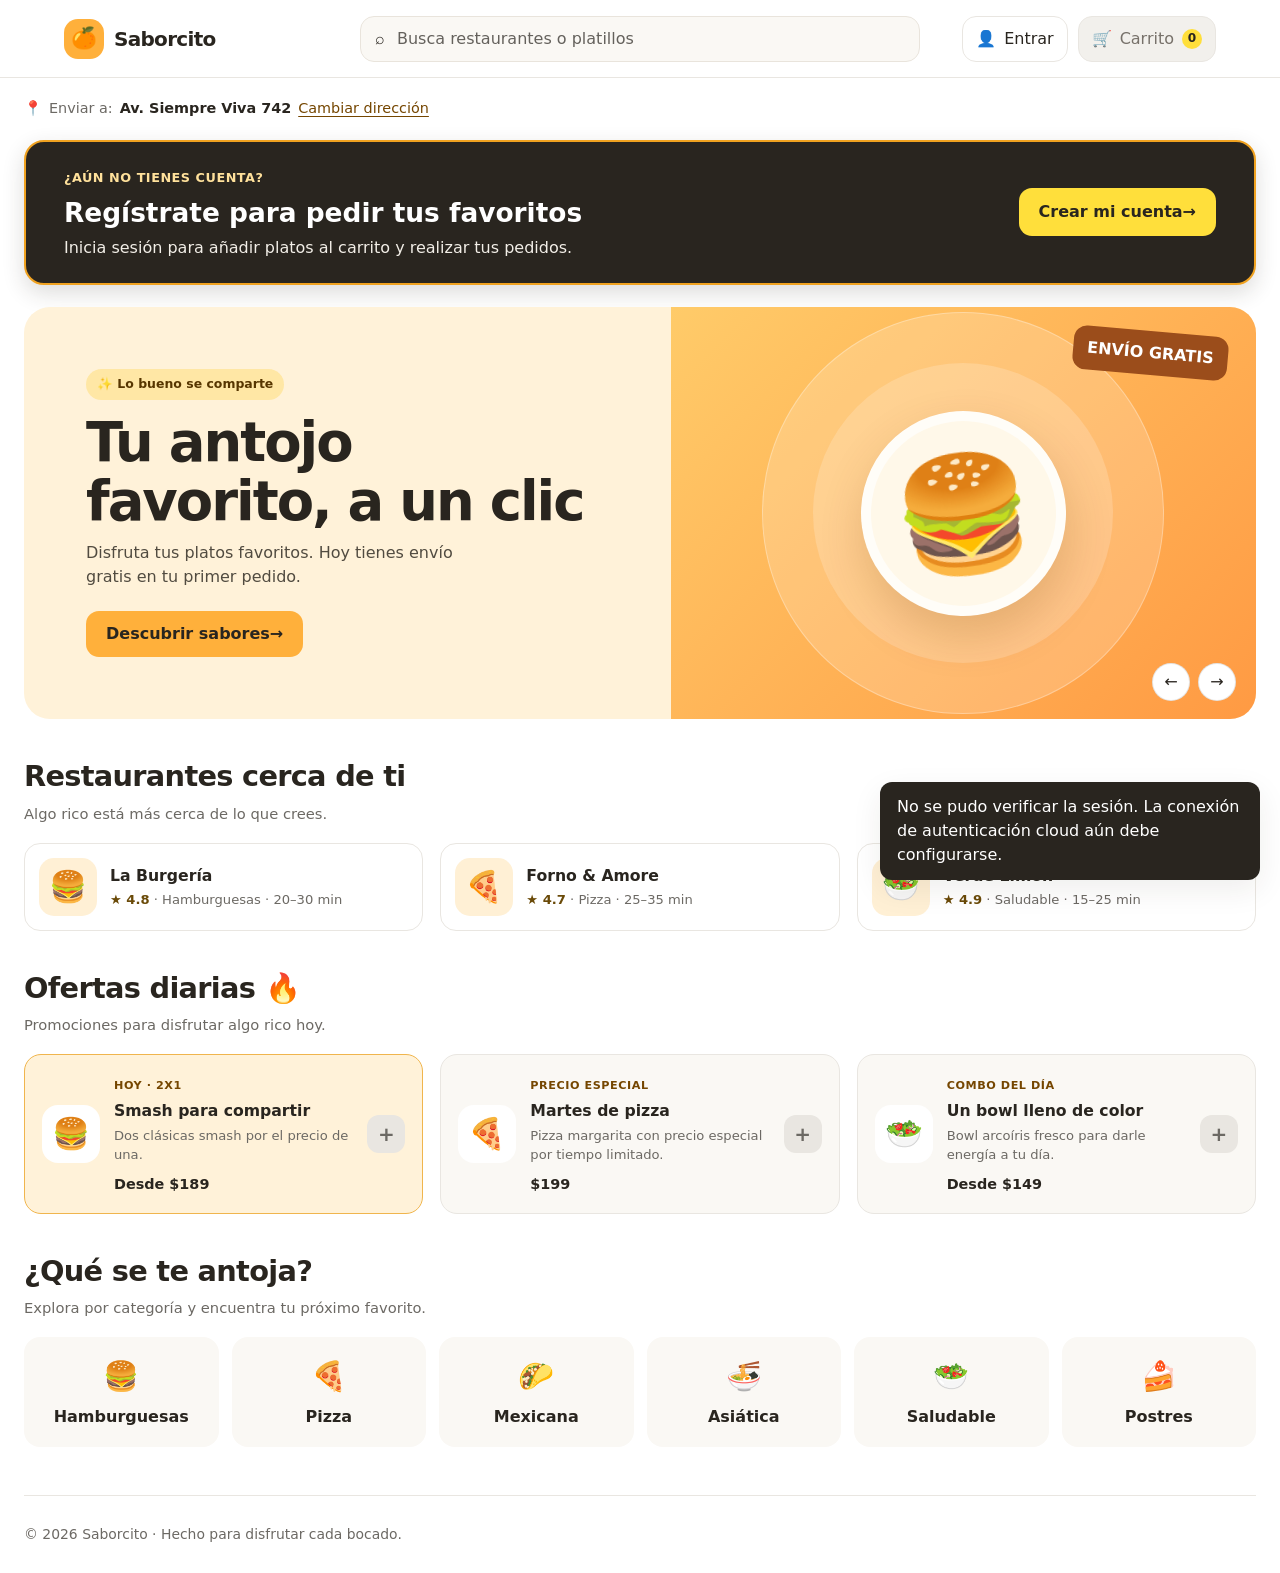
==== index.html @ 8ef2c3c0 "Publish Saborcito static site Co-authored-by: Copilot <223556219+Copilot@users.noreply.github.com>" ====
<!doctype html>
<html lang="es">
<head>
  <meta charset="utf-8">
  <meta name="viewport" content="width=device-width, initial-scale=1">
  <meta name="theme-color" content="#FFB03B">
  <meta name="description" content="Pide tus platos favoritos y descubre restaurantes cerca de ti en Saborcito.">
  <title>Saborcito — comida rica, a tu manera</title>
  <link rel="stylesheet" href="styles.css">
</head>
<body>
  <a class="skip-link" href="#contenido">Saltar al contenido principal</a>
  <header class="topbar">
    <a class="brand" href="#" aria-label="Saborcito, inicio">
      <span class="brand-mark" aria-hidden="true">🍊</span><span>Saborcito</span>
    </a>
    <div class="search-wrap">
      <label class="search-box" for="search">
        <span aria-hidden="true">⌕</span>
        <input id="search" type="search" autocomplete="off" placeholder="Busca restaurantes o platillos" aria-label="Buscar restaurantes o comidas" aria-controls="search-results">
        <span class="sr-only">Busca por coincidencia en restaurantes y comidas</span>
      </label>
      <div class="search-results" id="search-results" role="listbox" aria-label="Sugerencias de búsqueda" hidden></div>
    </div>
    <nav class="header-actions" aria-label="Acciones de cuenta y pedido">
      <a class="icon-button" id="account-link" href="auth.html" aria-label="Iniciar sesión">👤 <span>Entrar</span></a>
      <button class="icon-button" type="button" id="cart-button" aria-label="Inicia sesión para acceder al carrito" title="Inicia sesión para acceder al carrito" disabled>🛒 <span>Carrito</span><span class="cart-count" id="cart-count" aria-hidden="true">0</span></button>
    </nav>
  </header>

  <main id="contenido">
    <div class="location">
      <span aria-hidden="true">📍</span><span>Enviar a:</span>
      <strong id="address">Av. Siempre Viva 742</strong>
      <button type="button" id="address-button">Cambiar dirección</button>
    </div>

    <section class="signup-prompt" aria-labelledby="signup-title">
      <div>
        <span class="signup-eyebrow">¿Aún no tienes cuenta?</span>
        <h2 id="signup-title">Regístrate para pedir tus favoritos</h2>
        <p>Inicia sesión para añadir platos al carrito y realizar tus pedidos.</p>
      </div>
      <a class="signup-button" href="auth.html?modo=registro">Crear mi cuenta <span aria-hidden="true">→</span></a>
    </section>

    <section class="promo" aria-label="Ofertas y novedades">
      <div class="promo-copy">
        <span class="eyebrow" id="promo-eyebrow">✨ Lo bueno se comparte</span>
        <h1 id="promo-title">Tu antojo favorito, a un clic</h1>
        <p id="promo-description">Disfruta tus platos favoritos. Hoy tienes envío gratis en tu primer pedido.</p>
        <a class="primary-button" href="#restaurantes">Descubrir sabores <span aria-hidden="true">→</span></a>
      </div>
      <div class="promo-art" aria-hidden="true">
        <span class="promo-tag" id="promo-tag">ENVÍO GRATIS</span>
        <span class="promo-food" id="promo-food">🍔</span>
      </div>
      <div class="carousel-controls" role="group" aria-label="Controles de ofertas">
        <button type="button" id="previous-promo" aria-label="Oferta anterior">←</button>
        <button type="button" id="next-promo" aria-label="Siguiente oferta">→</button>
      </div>
      <p class="sr-only" id="carousel-status" aria-live="polite"></p>
    </section>

    <section class="section" id="favoritos" aria-labelledby="favorites-title" hidden>
      <div class="section-heading">
        <div><h2 id="favorites-title">Tus favoritos <span aria-hidden="true">💛</span></h2><p>Los platos que guardaste para disfrutar cuando quieras.</p></div>
        <a class="text-link" href="#restaurantes">Ver restaurantes</a>
      </div>
      <div class="filters" role="group" aria-label="Filtrar platos por categoría">
        <button class="filter-button" type="button" data-filter="Todos" aria-pressed="true">Todos</button>
        <button class="filter-button" type="button" data-filter="Hamburguesas" aria-pressed="false">🍔 Hamburguesas</button>
        <button class="filter-button" type="button" data-filter="Pizza" aria-pressed="false">🍕 Pizza</button>
        <button class="filter-button" type="button" data-filter="Saludable" aria-pressed="false">🥗 Saludable</button>
        <button class="filter-button" type="button" data-filter="Asiática" aria-pressed="false">🍜 Asiática</button>
      </div>
      <div class="food-grid" id="food-grid" aria-live="polite"></div>
    </section>

    <section class="section" id="restaurantes" aria-labelledby="restaurants-title">
      <div class="section-heading">
        <div><h2 id="restaurants-title">Restaurantes cerca de ti</h2><p>Algo rico está más cerca de lo que crees.</p></div>
        <a class="text-link" href="#categorias">Explorar categorías</a>
      </div>
      <div class="restaurant-grid" id="restaurant-grid" aria-live="polite"></div>
    </section>

    <section class="section" id="ofertas" aria-labelledby="offers-title">
      <div class="section-heading">
        <div><h2 id="offers-title">Ofertas diarias <span aria-hidden="true">🔥</span></h2><p>Promociones para disfrutar algo rico hoy.</p></div>
      </div>
      <div class="offers-grid">
        <article class="offer-card offer-card-highlight">
          <span class="offer-icon" aria-hidden="true">🍔</span>
          <div class="offer-copy"><span class="offer-tag">HOY · 2X1</span><h3>Smash para compartir</h3><p>Dos clásicas smash por el precio de una.</p><strong>Desde $189</strong></div>
          <button class="add-button" type="button" data-add="burger" aria-label="Inicia sesión para pedir la oferta de smash para compartir" title="Inicia sesión para pedir" disabled>+</button>
        </article>
        <article class="offer-card">
          <span class="offer-icon" aria-hidden="true">🍕</span>
          <div class="offer-copy"><span class="offer-tag">PRECIO ESPECIAL</span><h3>Martes de pizza</h3><p>Pizza margarita con precio especial por tiempo limitado.</p><strong>$199</strong></div>
          <button class="add-button" type="button" data-add="pizza" aria-label="Inicia sesión para pedir la oferta de pizza margarita" title="Inicia sesión para pedir" disabled>+</button>
        </article>
        <article class="offer-card">
          <span class="offer-icon" aria-hidden="true">🥗</span>
          <div class="offer-copy"><span class="offer-tag">COMBO DEL DÍA</span><h3>Un bowl lleno de color</h3><p>Bowl arcoíris fresco para darle energía a tu día.</p><strong>Desde $149</strong></div>
          <button class="add-button" type="button" data-add="salad" aria-label="Inicia sesión para pedir la oferta de bowl arcoíris" title="Inicia sesión para pedir" disabled>+</button>
        </article>
      </div>
    </section>

    <section class="section" id="categorias" aria-labelledby="categories-title">
      <div class="section-heading"><div><h2 id="categories-title">¿Qué se te antoja?</h2><p>Explora por categoría y encuentra tu próximo favorito.</p></div></div>
      <div class="categories">
        <div class="category"><span aria-hidden="true">🍔</span><span>Hamburguesas</span></div>
        <div class="category"><span aria-hidden="true">🍕</span><span>Pizza</span></div>
        <div class="category"><span aria-hidden="true">🌮</span><span>Mexicana</span></div>
        <div class="category"><span aria-hidden="true">🍜</span><span>Asiática</span></div>
        <div class="category"><span aria-hidden="true">🥗</span><span>Saludable</span></div>
        <div class="category"><span aria-hidden="true">🍰</span><span>Postres</span></div>
      </div>
    </section>
    <footer class="site-footer">© 2026 Saborcito · Hecho para disfrutar cada bocado.</footer>
  </main>

  <div class="drawer-backdrop" id="drawer-backdrop" hidden></div>
  <aside class="cart-drawer" id="cart-drawer" role="dialog" aria-modal="true" aria-labelledby="cart-title" hidden>
    <div class="drawer-header"><h2 id="cart-title">Tu carrito</h2><button class="close-button" id="close-cart" type="button" aria-label="Cerrar carrito">×</button></div>
    <div class="cart-items" id="cart-items"></div>
    <div class="cart-total"><span>Total</span><span id="cart-total">$0</span></div>
    <button class="primary-button checkout-button" id="checkout-button" type="button" disabled>Continuar con el pedido</button>
  </aside>
  <div class="notice" id="notice" role="status" aria-live="polite" hidden></div>

  <script src="script.js" defer></script>
</body>
</html>
---- styles.css ----
:root {
      color-scheme: light;
      --orange: #FFB03B;
      --yellow: #FFDF3B;
      --coral: #FF8F3B;
      --ink: #29251f;
      --muted: #6c6964;
      --line: #e9e6e1;
      --surface: #fff;
      --wash: #faf8f4;
      --green: #276749;
      --shadow: 0 10px 30px rgb(48 39 25 / 8%);
      font-family: Inter, ui-sans-serif, system-ui, -apple-system, BlinkMacSystemFont, "Segoe UI", sans-serif;
      font-synthesis: none;
      text-rendering: optimizeLegibility;
    }

    * { box-sizing: border-box; }
    body { margin: 0; color: var(--ink); background: var(--surface); line-height: 1.5; }
    button, input { font: inherit; }
    button { color: inherit; }
    a { color: inherit; }
    :focus-visible { outline: 3px solid #704000; outline-offset: 3px; }
    .skip-link { position: fixed; z-index: 20; top: 8px; left: 8px; padding: 10px 14px; color: #fff; background: #29251f; border-radius: 8px; transform: translateY(-160%); }
    .skip-link:focus { transform: translateY(0); }

    .topbar { position: sticky; z-index: 10; top: 0; display: grid; grid-template-columns: 1fr minmax(260px, 560px) 1fr; align-items: center; gap: 24px; min-height: 78px; padding: 12px clamp(20px, 5vw, 76px); background: rgb(255 255 255 / 96%); border-bottom: 1px solid var(--line); backdrop-filter: blur(12px); }
    .brand { display: inline-flex; align-items: center; gap: 10px; width: max-content; color: var(--ink); text-decoration: none; font-size: 1.25rem; font-weight: 850; letter-spacing: -.7px; }
    .brand-mark { display: grid; width: 40px; height: 40px; place-items: center; background: var(--orange); border-radius: 14px; font-size: 1.3rem; }
    .search-wrap { position: relative; }
    .search-box { display: flex; align-items: center; gap: 10px; min-height: 46px; padding: 0 14px; background: var(--wash); border: 1px solid #e9e4dc; border-radius: 14px; }
    .search-box:focus-within { border-color: #8b5c0b; box-shadow: 0 0 0 3px rgb(255 176 59 / 22%); }
    .search-box input { width: 100%; color: var(--ink); background: transparent; border: 0; outline: 0; }
    .search-box input::placeholder { color: #64615c; }
    .search-results { position: absolute; z-index: 12; top: calc(100% + 8px); right: 0; left: 0; padding: 8px; background: white; border: 1px solid var(--line); border-radius: 14px; box-shadow: var(--shadow); }
    .search-results[hidden] { display: none; }
    .search-result { display: block; width: 100%; padding: 11px 12px; text-align: left; background: white; border: 0; border-radius: 9px; cursor: pointer; }
    .search-result:hover, .search-result:focus-visible { background: var(--wash); }
    .header-actions { display: flex; justify-content: flex-end; gap: 10px; }
    .icon-button { position: relative; display: inline-flex; align-items: center; justify-content: center; gap: 8px; min-width: 46px; min-height: 46px; padding: 0 13px; background: white; border: 1px solid var(--line); border-radius: 14px; cursor: pointer; }
    .header-actions #account-link { max-width: 190px; overflow: hidden; text-overflow: ellipsis; white-space: nowrap; }
    .icon-button:hover { background: var(--wash); }
    a.icon-button { text-decoration: none; }
    .icon-button:disabled { color: #77716a; background: #f2f0ec; cursor: not-allowed; }
    .cart-count { display: grid; min-width: 20px; height: 20px; place-items: center; padding: 0 5px; color: var(--ink); background: var(--yellow); border-radius: 999px; font-size: .76rem; font-weight: 800; }

    main { width: min(1240px, calc(100% - 48px)); margin: 0 auto; }
    .location { display: flex; align-items: center; gap: 7px; padding: 20px 0 16px; color: var(--muted); font-size: .9rem; }
    .location strong { color: var(--ink); }
    .location button { padding: 0; color: #754600; background: none; border: 0; text-decoration: underline; text-underline-offset: 3px; cursor: pointer; }

    .signup-prompt { display: flex; align-items: center; justify-content: space-between; gap: 24px; margin: 4px 0 22px; padding: 23px clamp(20px, 4vw, 38px); color: white; background: #29251f; border: 2px solid #f0a220; border-radius: 20px; box-shadow: 0 8px 22px rgb(41 37 31 / 16%); }
    .signup-prompt[hidden] { display: none; }
    .signup-prompt .signup-eyebrow { color: #ffe19b; font-size: .8rem; font-weight: 800; letter-spacing: .04em; text-transform: uppercase; }
    .signup-prompt h2 { margin: 4px 0; font-size: clamp(1.2rem, 2.5vw, 1.65rem); }
    .signup-prompt p { margin: 0; color: #f2eee7; }
    .signup-button { display: inline-flex; flex: 0 0 auto; align-items: center; justify-content: center; min-height: 48px; padding: 0 20px; color: #29251f; background: var(--yellow); border: 0; border-radius: 13px; font-weight: 850; text-decoration: none; cursor: pointer; }
    .signup-button:hover { background: #ffe965; }

    .promo { position: relative; display: grid; grid-template-columns: 1.05fr .95fr; min-height: 300px; overflow: hidden; background: #fff2d9; border-radius: 26px; }
    .promo-copy { z-index: 1; align-self: center; padding: clamp(28px, 5vw, 62px); }
    .eyebrow { display: inline-flex; align-items: center; gap: 7px; padding: 6px 11px; color: #573600; background: #ffe7a5; border-radius: 999px; font-size: .78rem; font-weight: 750; }
    .promo h1 { max-width: 520px; margin: 14px 0 10px; font-size: clamp(2rem, 4.5vw, 3.4rem); line-height: 1.08; letter-spacing: -2px; }
    .promo-copy p { max-width: 390px; margin: 0 0 22px; color: #514b40; }
    .primary-button { display: inline-flex; min-height: 46px; align-items: center; justify-content: center; padding: 0 20px; color: #29251f; background: var(--orange); border: 0; border-radius: 13px; font-weight: 800; text-decoration: none; cursor: pointer; }
    .primary-button:hover { background: #f7a522; }
    .promo-art { position: relative; display: grid; min-height: 240px; place-items: center; overflow: hidden; background: linear-gradient(135deg, #ffcb69, #ff9a43); }
    .promo-art::before, .promo-art::after { position: absolute; content: ""; background: rgb(255 255 255 / 18%); border-radius: 50%; }
    .promo-art::before { width: 300px; height: 300px; }
    .promo-art::after { width: 400px; height: 400px; border: 1px solid rgb(255 255 255 / 30%); }
    .promo-food { z-index: 1; display: grid; width: 205px; height: 205px; place-items: center; background: #fff8e9; border: 10px solid rgb(255 255 255 / 70%); border-radius: 50%; box-shadow: 0 20px 45px rgb(110 61 0 / 19%); font-size: 7rem; transform: rotate(-8deg); }
    .promo-tag { position: absolute; z-index: 2; top: 24px; right: 28px; padding: 10px 14px; color: #fff; background: #9b4d1b; border-radius: 13px; font-weight: 800; transform: rotate(5deg); }
    .carousel-controls { position: absolute; z-index: 3; right: 20px; bottom: 18px; display: flex; gap: 8px; }
    .carousel-controls button { display: grid; width: 38px; height: 38px; place-items: center; background: white; border: 1px solid rgb(40 35 27 / 12%); border-radius: 50%; cursor: pointer; }

    .section { padding: 36px 0 0; }
    .section-heading { display: flex; align-items: end; justify-content: space-between; gap: 16px; margin-bottom: 18px; }
    .section-heading h2 { margin: 0; font-size: clamp(1.35rem, 2.5vw, 1.8rem); letter-spacing: -.7px; }
    .section-heading p { margin: 4px 0 0; color: var(--muted); font-size: .92rem; }
    .text-link { color: #754600; font-weight: 750; text-decoration-thickness: 1px; text-underline-offset: 4px; }
    .filters { display: flex; gap: 9px; margin: 0 0 19px; overflow-x: auto; padding: 2px 2px 6px; scrollbar-width: thin; }
    .filter-button { flex: 0 0 auto; min-height: 40px; padding: 0 15px; background: white; border: 1px solid var(--line); border-radius: 999px; cursor: pointer; }
    .filter-button[aria-pressed="true"] { background: #fff0d5; border-color: var(--orange); font-weight: 750; }
    .food-grid { display: grid; grid-template-columns: repeat(4, minmax(0, 1fr)); gap: 18px; }
    .food-card { min-width: 0; overflow: hidden; background: white; border: 1px solid var(--line); border-radius: 17px; transition: transform .18s ease, box-shadow .18s ease; }
    .food-card:hover { transform: translateY(-3px); box-shadow: var(--shadow); }
    .food-image { position: relative; height: 155px; overflow: hidden; background: #f7e9d2; }
    .food-image img { width: 100%; height: 100%; object-fit: cover; }
    .food-image .heart-button { position: absolute; top: 10px; right: 10px; display: grid; width: 38px; height: 38px; place-items: center; color: #29251f; background: white; border: 0; border-radius: 50%; font-size: 1.15rem; cursor: pointer; box-shadow: 0 2px 8px rgb(0 0 0 / 12%); }
    .heart-button[aria-pressed="true"] { color: #a32e2e; }
    .food-info { padding: 13px; }
    .food-name { margin: 0; font-size: 1rem; }
    .food-description { min-height: 40px; margin: 4px 0 11px; color: var(--muted); font-size: .84rem; }
    .food-bottom { display: flex; align-items: center; justify-content: space-between; gap: 8px; }
    .price { font-weight: 800; }
    .add-button { display: grid; width: 38px; height: 38px; place-items: center; color: #29251f; background: var(--yellow); border: 0; border-radius: 12px; font-size: 1.25rem; font-weight: 800; cursor: pointer; }
    .add-button:hover { background: #f5d21e; }
    .empty-state { grid-column: 1 / -1; padding: 24px; color: var(--muted); background: var(--wash); border-radius: 14px; text-align: center; }

    .restaurant-grid { display: grid; grid-template-columns: repeat(3, minmax(0, 1fr)); gap: 17px; }
    .restaurant-card { display: flex; align-items: center; gap: 13px; min-width: 0; padding: 14px; border: 1px solid var(--line); border-radius: 16px; }
    .restaurant-icon { display: grid; flex: 0 0 58px; height: 58px; place-items: center; background: #fff0d5; border-radius: 15px; font-size: 1.9rem; }
    .restaurant-card h3 { margin: 0; font-size: .98rem; }
    .restaurant-card p { margin: 3px 0 0; color: var(--muted); font-size: .82rem; }
    .rating { color: #6a4a08; font-weight: 750; }
    .offers-grid { display: grid; grid-template-columns: repeat(3, minmax(0, 1fr)); gap: 17px; }
    .offer-card { display: flex; align-items: center; gap: 14px; min-width: 0; padding: 17px; background: var(--wash); border: 1px solid var(--line); border-radius: 17px; }
    .offer-card-highlight { background: #fff2d9; border-color: #f0b54d; }
    .offer-icon { display: grid; flex: 0 0 58px; height: 58px; place-items: center; background: white; border-radius: 16px; font-size: 1.9rem; }
    .offer-copy { flex: 1; min-width: 0; }
    .offer-tag { color: #754600; font-size: .7rem; font-weight: 850; letter-spacing: .05em; }
    .offer-copy h3 { margin: 3px 0; font-size: .98rem; }
    .offer-copy p { margin: 0 0 7px; color: var(--muted); font-size: .82rem; }
    .offer-copy strong { font-size: .9rem; }
    .categories { display: grid; grid-template-columns: repeat(6, 1fr); gap: 13px; }
    .category { display: grid; min-height: 110px; align-content: center; justify-items: center; gap: 7px; background: var(--wash); border: 1px solid transparent; border-radius: 16px; font-weight: 700; }
    .category span:first-child { font-size: 1.8rem; }
    .site-footer { margin-top: 48px; padding: 28px 0; border-top: 1px solid var(--line); color: var(--muted); font-size: .87rem; }

    .drawer-backdrop { position: fixed; z-index: 30; inset: 0; background: rgb(24 21 17 / 42%); }
    .drawer-backdrop[hidden] { display: none; }
    .cart-drawer { position: fixed; z-index: 31; top: 0; right: 0; display: flex; width: min(420px, 100%); height: 100dvh; flex-direction: column; padding: 24px; background: white; box-shadow: -10px 0 30px rgb(0 0 0 / 12%); }
    .cart-drawer[hidden] { display: none; }
    .drawer-header { display: flex; align-items: center; justify-content: space-between; padding-bottom: 16px; border-bottom: 1px solid var(--line); }
    .drawer-header h2 { margin: 0; font-size: 1.35rem; }
    .close-button { width: 42px; height: 42px; background: var(--wash); border: 0; border-radius: 12px; font-size: 1.2rem; cursor: pointer; }
    .cart-items { flex: 1; overflow: auto; padding: 12px 0; }
    .cart-item { display: flex; align-items: center; justify-content: space-between; gap: 12px; padding: 13px 0; border-bottom: 1px solid var(--line); }
    .cart-item p { margin: 3px 0 0; color: var(--muted); font-size: .88rem; }
    .quantity-controls { display: flex; align-items: center; gap: 9px; }
    .quantity-controls button { width: 32px; height: 32px; background: var(--wash); border: 1px solid var(--line); border-radius: 10px; cursor: pointer; }
    .cart-total { display: flex; justify-content: space-between; padding: 17px 0; font-weight: 800; }
    .checkout-button { width: 100%; }
    .checkout-button:disabled, .add-button:disabled { color: #6c6964; background: #e9e6e1; cursor: not-allowed; }
    .notice { position: fixed; z-index: 40; right: 20px; bottom: 20px; max-width: min(380px, calc(100% - 40px)); padding: 13px 17px; color: white; background: #29251f; border-radius: 12px; box-shadow: var(--shadow); }
    .notice[hidden] { display: none; }
    .sr-only { position: absolute; width: 1px; height: 1px; padding: 0; margin: -1px; overflow: hidden; clip: rect(0, 0, 0, 0); white-space: nowrap; border: 0; }

    .auth-page { min-height: 100vh; background: var(--wash); }
    .auth-topbar { display: flex; justify-content: space-between; }
    .auth-topbar .text-link { display: inline-flex; align-items: center; }
    .auth-main { display: grid; width: min(1080px, calc(100% - 40px)); min-height: calc(100vh - 78px); grid-template-columns: 1fr minmax(360px, 470px); align-items: center; gap: clamp(36px, 7vw, 90px); padding: 48px 0; }
    .auth-intro { max-width: 480px; }
    .auth-intro .eyebrow { margin-bottom: 16px; }
    .auth-intro h1 { margin: 0 0 14px; font-size: clamp(2.4rem, 5vw, 4rem); line-height: 1.05; letter-spacing: -2px; }
    .auth-intro p { color: var(--muted); font-size: 1.05rem; }
    .auth-benefits { display: grid; gap: 12px; margin: 28px 0 0; padding: 0; list-style: none; }
    .auth-benefits li { display: flex; align-items: center; gap: 10px; font-weight: 650; }
    .auth-benefits span { display: grid; width: 30px; height: 30px; place-items: center; background: #fff0d5; border-radius: 10px; }
    .auth-card { padding: clamp(24px, 4vw, 38px); background: white; border: 1px solid var(--line); border-radius: 24px; box-shadow: var(--shadow); }
    .auth-tabs { display: grid; grid-template-columns: 1fr 1fr; gap: 5px; margin-bottom: 25px; padding: 5px; background: var(--wash); border-radius: 13px; }
    .auth-tab { min-height: 42px; color: var(--muted); background: transparent; border: 0; border-radius: 10px; font-weight: 750; cursor: pointer; }
    .auth-tab[aria-selected="true"] { color: var(--ink); background: white; box-shadow: 0 2px 8px rgb(41 37 31 / 9%); }
    .auth-card h2 { margin: 0; font-size: 1.7rem; letter-spacing: -.5px; }
    .auth-subtitle { margin: 5px 0 22px; color: var(--muted); }
    .auth-form { display: grid; gap: 15px; }
    .auth-field { display: grid; gap: 6px; font-size: .9rem; font-weight: 700; }
    .auth-field[hidden] { display: none; }
    .auth-field input { width: 100%; min-height: 47px; padding: 0 13px; color: var(--ink); background: white; border: 1px solid #d9d5ce; border-radius: 11px; }
    .auth-field input:focus { border-color: #8b5c0b; outline: 3px solid rgb(255 176 59 / 25%); }
    .auth-submit { width: 100%; margin-top: 3px; }
    .auth-feedback { min-height: 24px; margin: 0; color: #754600; font-size: .9rem; }
    .auth-security-note { margin: 18px 0 0; padding: 12px; color: #554a36; background: #fff7e7; border-radius: 11px; font-size: .8rem; }
    .auth-footer { width: min(1080px, calc(100% - 40px)); margin: 0 auto; padding: 20px 0 28px; border-top: 1px solid var(--line); color: var(--muted); font-size: .85rem; }

    @media (max-width: 800px) {
      .topbar { grid-template-columns: 1fr auto; gap: 10px; padding: 10px 18px; }
      .search-wrap { grid-row: 2; grid-column: 1 / -1; }
      .header-actions { grid-row: 1; grid-column: 2; }
      main { width: min(100% - 36px, 680px); }
      .signup-prompt { align-items: flex-start; flex-direction: column; gap: 15px; padding: 20px; }
      .promo { grid-template-columns: 1fr .7fr; min-height: 270px; }
      .promo-art { min-height: 270px; }
      .promo-food { width: 155px; height: 155px; font-size: 5rem; }
      .food-grid { grid-template-columns: repeat(2, minmax(0, 1fr)); }
      .restaurant-grid { grid-template-columns: repeat(2, minmax(0, 1fr)); }
      .offers-grid { grid-template-columns: 1fr; }
      .categories { grid-template-columns: repeat(3, 1fr); }
      .auth-main { grid-template-columns: 1fr minmax(320px, 440px); gap: 28px; }
      .auth-intro h1 { font-size: 2.6rem; }
    }
    @media (max-width: 520px) {
      .brand { font-size: 1.08rem; }
      .brand-mark { width: 36px; height: 36px; }
      .icon-button { min-width: 42px; min-height: 42px; padding: 0 10px; }
      .header-actions #account-link { max-width: 120px; }
      .location { flex-wrap: wrap; padding-top: 15px; }
      .signup-prompt { margin-bottom: 18px; }
      .signup-button { width: 100%; }
      .auth-topbar { min-height: 68px; }
      .auth-main { width: min(100% - 32px, 480px); min-height: auto; grid-template-columns: 1fr; gap: 24px; padding: 32px 0; }
      .auth-intro { text-align: center; }
      .auth-intro h1 { font-size: 2.4rem; }
      .auth-benefits { display: none; }
      .auth-card { padding: 23px; }
      .auth-footer { width: calc(100% - 32px); }
      .promo { grid-template-columns: 1fr; }
      .promo-copy { padding: 27px 24px 20px; }
      .promo h1 { font-size: 2.25rem; }
      .promo-art { min-height: 175px; }
      .promo-food { width: 132px; height: 132px; font-size: 4.6rem; }
      .promo-tag { top: 14px; right: 15px; }
      .carousel-controls { bottom: 12px; }
      .section { padding-top: 29px; }
      .food-image { height: 125px; }
      .food-info { padding: 11px; }
      .food-description { font-size: .8rem; }
      .restaurant-grid { grid-template-columns: 1fr; }
      .categories { grid-template-columns: repeat(2, 1fr); }
    }
    @media (prefers-reduced-motion: reduce) {
      *, *::before, *::after { scroll-behavior: auto !important; animation-duration: .01ms !important; animation-iteration-count: 1 !important; transition-duration: .01ms !important; }
    }
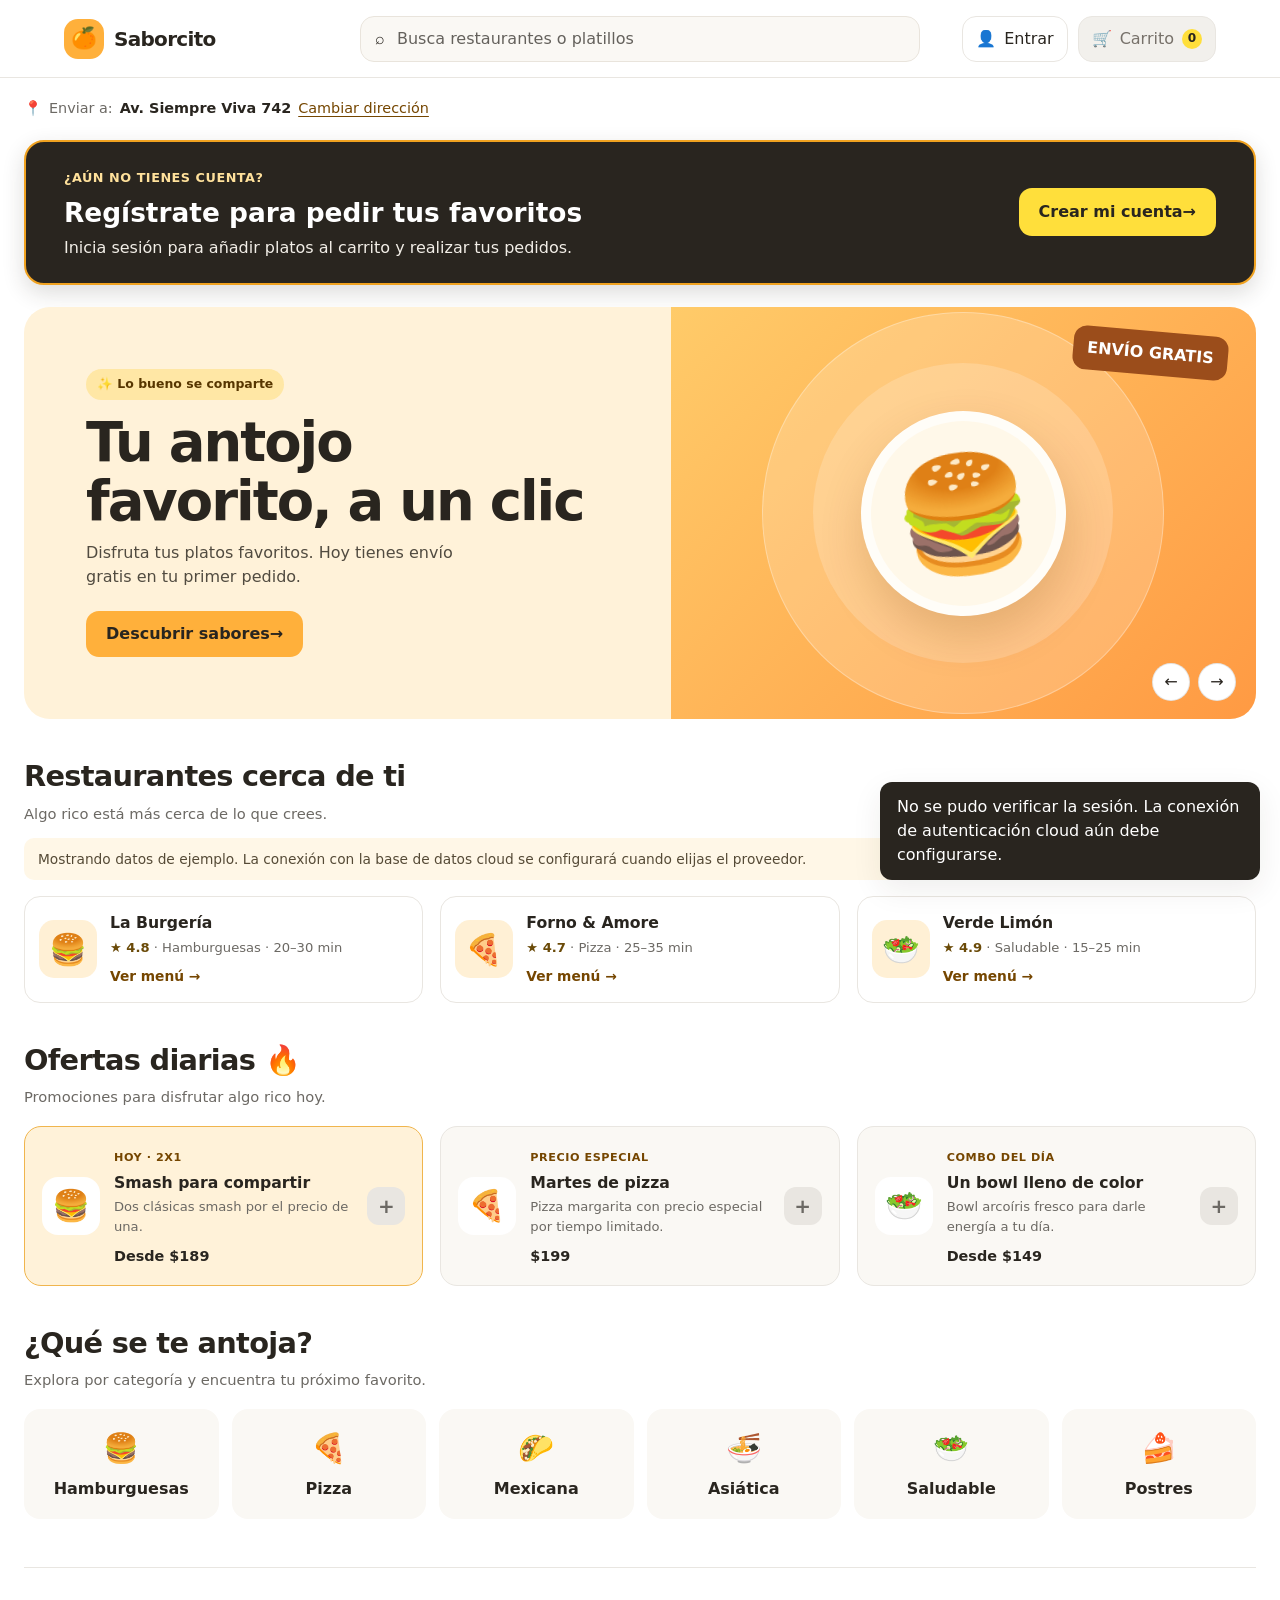
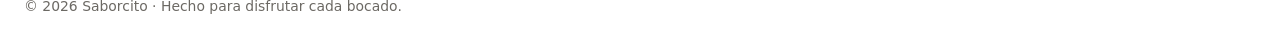
==== commit 732adc19: "Add dynamic restaurant catalog template Co-authored-by: Copilot <223556219+Copilot@users.noreply.git" ====
--- a/index.html
+++ b/index.html
@@ -5,6 +5,7 @@
   <meta name="viewport" content="width=device-width, initial-scale=1">
   <meta name="theme-color" content="#FFB03B">
   <meta name="description" content="Pide tus platos favoritos y descubre restaurantes cerca de ti en Saborcito.">
+  <meta name="saborcito-api-base-url" content="">
   <title>Saborcito — comida rica, a tu manera</title>
   <link rel="stylesheet" href="styles.css">
 </head>
@@ -82,7 +83,16 @@
         <div><h2 id="restaurants-title">Restaurantes cerca de ti</h2><p>Algo rico está más cerca de lo que crees.</p></div>
         <a class="text-link" href="#categorias">Explorar categorías</a>
       </div>
+      <p class="catalog-source-note" id="catalog-source-note" role="status">Mostrando datos de ejemplo. La conexión con la base de datos cloud se configurará cuando elijas el proveedor.</p>
       <div class="restaurant-grid" id="restaurant-grid" aria-live="polite"></div>
+    </section>
+
+    <section class="section restaurant-menu-section" id="restaurant-menu" aria-labelledby="restaurant-menu-title" hidden>
+      <div class="section-heading">
+        <div><h2 id="restaurant-menu-title">Menú del restaurante</h2><p id="restaurant-menu-description"></p></div>
+        <button class="text-link restaurant-menu-back" id="restaurant-menu-back" type="button">← Volver a restaurantes</button>
+      </div>
+      <div class="food-grid" id="restaurant-dish-grid" aria-live="polite"></div>
     </section>
 
     <section class="section" id="ofertas" aria-labelledby="offers-title">
--- a/styles.css
+++ b/styles.css
@@ -86,6 +86,7 @@
     .food-card:hover { transform: translateY(-3px); box-shadow: var(--shadow); }
     .food-image { position: relative; height: 155px; overflow: hidden; background: #f7e9d2; }
     .food-image img { width: 100%; height: 100%; object-fit: cover; }
+    .food-image-placeholder { display: grid; width: 100%; height: 100%; place-items: center; font-size: 3.5rem; }
     .food-image .heart-button { position: absolute; top: 10px; right: 10px; display: grid; width: 38px; height: 38px; place-items: center; color: #29251f; background: white; border: 0; border-radius: 50%; font-size: 1.15rem; cursor: pointer; box-shadow: 0 2px 8px rgb(0 0 0 / 12%); }
     .heart-button[aria-pressed="true"] { color: #a32e2e; }
     .food-info { padding: 13px; }
@@ -102,7 +103,14 @@
     .restaurant-icon { display: grid; flex: 0 0 58px; height: 58px; place-items: center; background: #fff0d5; border-radius: 15px; font-size: 1.9rem; }
     .restaurant-card h3 { margin: 0; font-size: .98rem; }
     .restaurant-card p { margin: 3px 0 0; color: var(--muted); font-size: .82rem; }
+    .restaurant-copy { min-width: 0; }
+    .restaurant-menu-link { margin-top: 8px; padding: 0; color: #754600; background: transparent; border: 0; font-size: .86rem; font-weight: 750; cursor: pointer; }
+    .restaurant-menu-link:hover { text-decoration: underline; text-underline-offset: 3px; }
     .rating { color: #6a4a08; font-weight: 750; }
+    .catalog-source-note { margin: -5px 0 16px; padding: 11px 14px; color: #554a36; background: #fff7e7; border-radius: 10px; font-size: .86rem; }
+    .catalog-source-note[hidden] { display: none; }
+    .restaurant-menu-back { padding: 0; color: #754600; background: none; border: 0; font-weight: 750; text-decoration: underline; text-underline-offset: 4px; cursor: pointer; }
+    .restaurant-menu-section[hidden] { display: none; }
     .offers-grid { display: grid; grid-template-columns: repeat(3, minmax(0, 1fr)); gap: 17px; }
     .offer-card { display: flex; align-items: center; gap: 14px; min-width: 0; padding: 17px; background: var(--wash); border: 1px solid var(--line); border-radius: 17px; }
     .offer-card-highlight { background: #fff2d9; border-color: #f0b54d; }
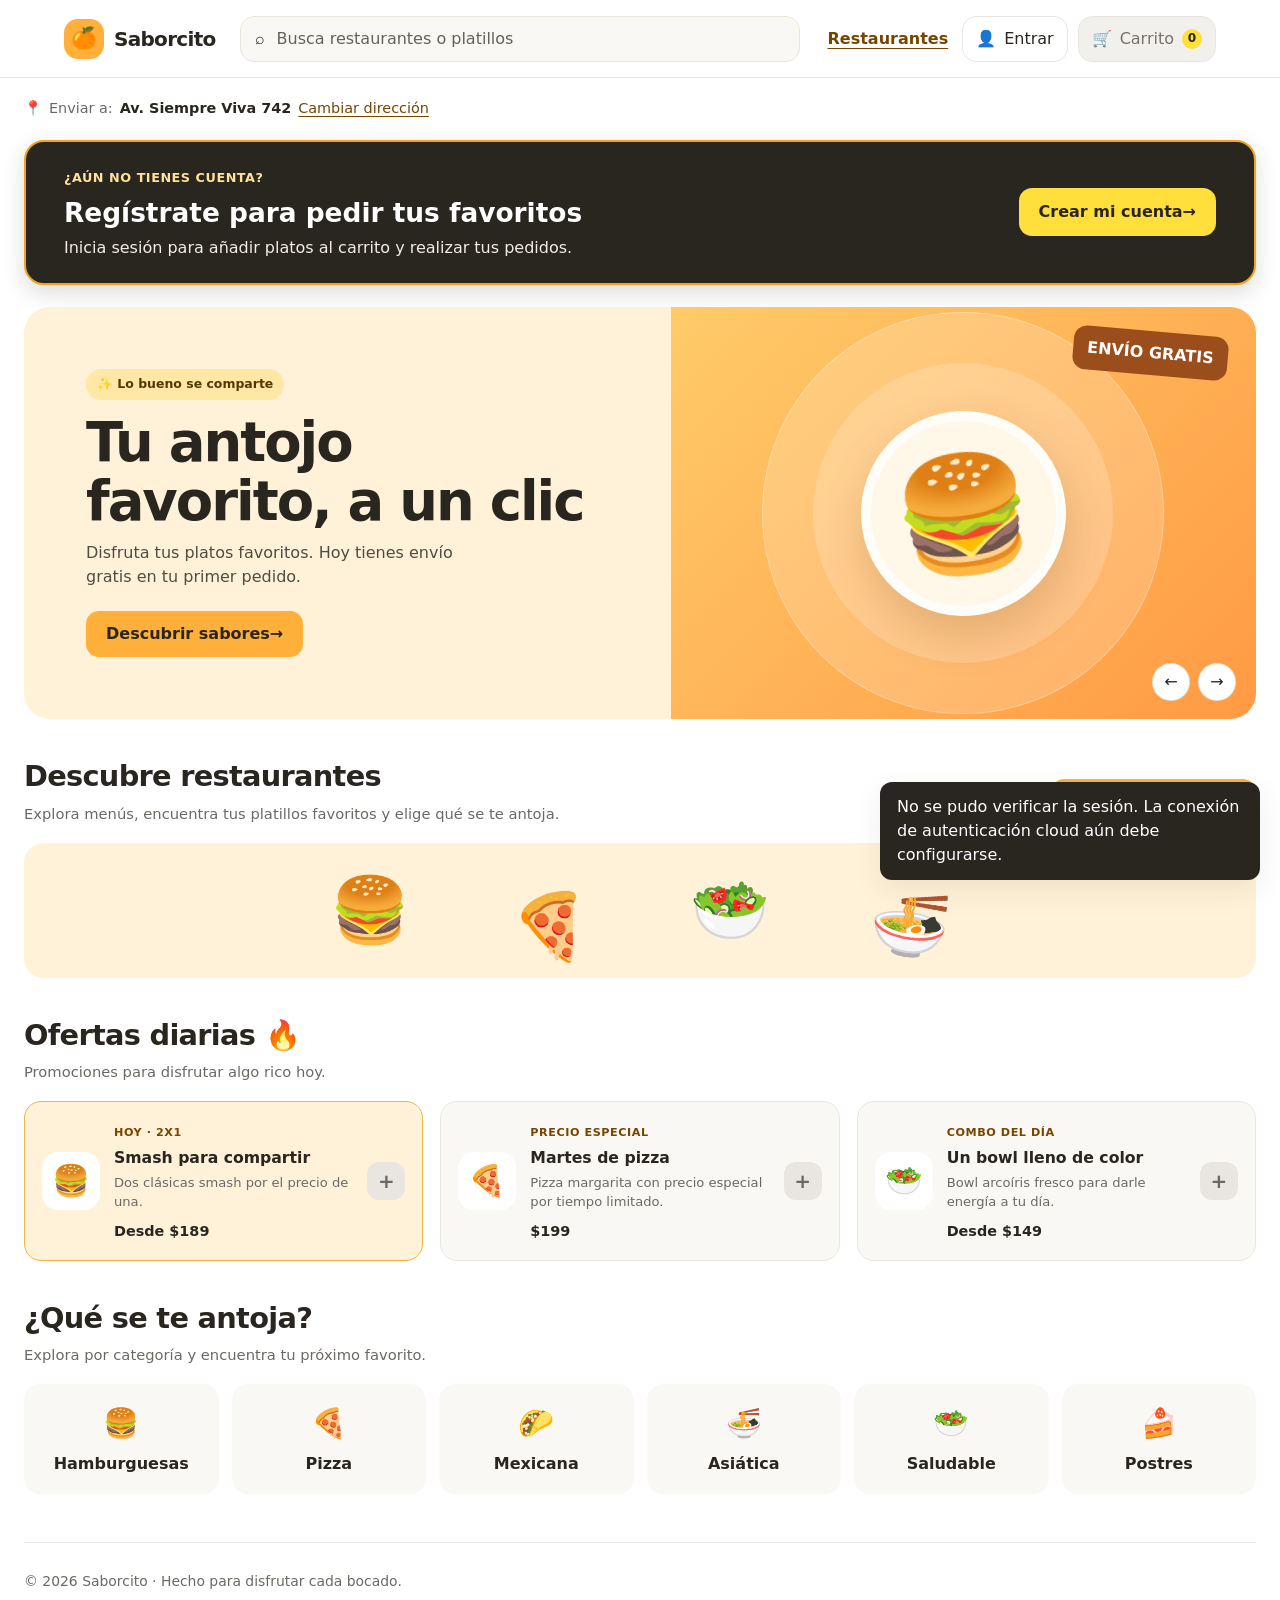
==== commit bb7f4fcf: "Move dynamic restaurant catalog to its own page Co-authored-by: Copilot <223556219+Copilot@users.nor" ====
--- a/index.html
+++ b/index.html
@@ -5,7 +5,6 @@
   <meta name="viewport" content="width=device-width, initial-scale=1">
   <meta name="theme-color" content="#FFB03B">
   <meta name="description" content="Pide tus platos favoritos y descubre restaurantes cerca de ti en Saborcito.">
-  <meta name="saborcito-api-base-url" content="">
   <title>Saborcito — comida rica, a tu manera</title>
   <link rel="stylesheet" href="styles.css">
 </head>
@@ -24,6 +23,7 @@
       <div class="search-results" id="search-results" role="listbox" aria-label="Sugerencias de búsqueda" hidden></div>
     </div>
     <nav class="header-actions" aria-label="Acciones de cuenta y pedido">
+      <a class="text-link restaurants-nav-link" href="restaurants.html">Restaurantes</a>
       <a class="icon-button" id="account-link" href="auth.html" aria-label="Iniciar sesión">👤 <span>Entrar</span></a>
       <button class="icon-button" type="button" id="cart-button" aria-label="Inicia sesión para acceder al carrito" title="Inicia sesión para acceder al carrito" disabled>🛒 <span>Carrito</span><span class="cart-count" id="cart-count" aria-hidden="true">0</span></button>
     </nav>
@@ -80,19 +80,12 @@
 
     <section class="section" id="restaurantes" aria-labelledby="restaurants-title">
       <div class="section-heading">
-        <div><h2 id="restaurants-title">Restaurantes cerca de ti</h2><p>Algo rico está más cerca de lo que crees.</p></div>
-        <a class="text-link" href="#categorias">Explorar categorías</a>
+        <div><h2 id="restaurants-title">Descubre restaurantes</h2><p>Explora menús, encuentra tus platillos favoritos y elige qué se te antoja.</p></div>
+        <a class="primary-button" href="restaurants.html">Ver restaurantes <span aria-hidden="true">→</span></a>
       </div>
-      <p class="catalog-source-note" id="catalog-source-note" role="status">Mostrando datos de ejemplo. La conexión con la base de datos cloud se configurará cuando elijas el proveedor.</p>
-      <div class="restaurant-grid" id="restaurant-grid" aria-live="polite"></div>
-    </section>
-
-    <section class="section restaurant-menu-section" id="restaurant-menu" aria-labelledby="restaurant-menu-title" hidden>
-      <div class="section-heading">
-        <div><h2 id="restaurant-menu-title">Menú del restaurante</h2><p id="restaurant-menu-description"></p></div>
-        <button class="text-link restaurant-menu-back" id="restaurant-menu-back" type="button">← Volver a restaurantes</button>
+      <div class="restaurant-directory-promo" aria-hidden="true">
+        <span>🍔</span><span>🍕</span><span>🥗</span><span>🍜</span>
       </div>
-      <div class="food-grid" id="restaurant-dish-grid" aria-live="polite"></div>
     </section>
 
     <section class="section" id="ofertas" aria-labelledby="offers-title">
--- a/styles.css
+++ b/styles.css
@@ -37,6 +37,7 @@
     .search-result { display: block; width: 100%; padding: 11px 12px; text-align: left; background: white; border: 0; border-radius: 9px; cursor: pointer; }
     .search-result:hover, .search-result:focus-visible { background: var(--wash); }
     .header-actions { display: flex; justify-content: flex-end; gap: 10px; }
+    .restaurants-nav-link { display: inline-flex; align-items: center; padding: 0 4px; white-space: nowrap; }
     .icon-button { position: relative; display: inline-flex; align-items: center; justify-content: center; gap: 8px; min-width: 46px; min-height: 46px; padding: 0 13px; background: white; border: 1px solid var(--line); border-radius: 14px; cursor: pointer; }
     .header-actions #account-link { max-width: 190px; overflow: hidden; text-overflow: ellipsis; white-space: nowrap; }
     .icon-button:hover { background: var(--wash); }
@@ -104,13 +105,11 @@
     .restaurant-card h3 { margin: 0; font-size: .98rem; }
     .restaurant-card p { margin: 3px 0 0; color: var(--muted); font-size: .82rem; }
     .restaurant-copy { min-width: 0; }
-    .restaurant-menu-link { margin-top: 8px; padding: 0; color: #754600; background: transparent; border: 0; font-size: .86rem; font-weight: 750; cursor: pointer; }
+    .restaurant-menu-link { display: inline-block; margin-top: 8px; padding: 0; color: #754600; background: transparent; border: 0; font-size: .86rem; font-weight: 750; text-decoration: none; cursor: pointer; }
     .restaurant-menu-link:hover { text-decoration: underline; text-underline-offset: 3px; }
     .rating { color: #6a4a08; font-weight: 750; }
-    .catalog-source-note { margin: -5px 0 16px; padding: 11px 14px; color: #554a36; background: #fff7e7; border-radius: 10px; font-size: .86rem; }
-    .catalog-source-note[hidden] { display: none; }
-    .restaurant-menu-back { padding: 0; color: #754600; background: none; border: 0; font-weight: 750; text-decoration: underline; text-underline-offset: 4px; cursor: pointer; }
-    .restaurant-menu-section[hidden] { display: none; }
+    .restaurant-directory-promo { display: flex; align-items: center; justify-content: center; gap: clamp(24px, 8vw, 100px); min-height: 135px; background: #fff2d9; border-radius: 20px; font-size: clamp(2.4rem, 6vw, 4rem); }
+    .restaurant-directory-promo span:nth-child(even) { transform: translateY(14px) rotate(9deg); }
     .offers-grid { display: grid; grid-template-columns: repeat(3, minmax(0, 1fr)); gap: 17px; }
     .offer-card { display: flex; align-items: center; gap: 14px; min-width: 0; padding: 17px; background: var(--wash); border: 1px solid var(--line); border-radius: 17px; }
     .offer-card-highlight { background: #fff2d9; border-color: #f0b54d; }
@@ -170,6 +169,31 @@
     .auth-feedback { min-height: 24px; margin: 0; color: #754600; font-size: .9rem; }
     .auth-security-note { margin: 18px 0 0; padding: 12px; color: #554a36; background: #fff7e7; border-radius: 11px; font-size: .8rem; }
     .auth-footer { width: min(1080px, calc(100% - 40px)); margin: 0 auto; padding: 20px 0 28px; border-top: 1px solid var(--line); color: var(--muted); font-size: .85rem; }
+    .restaurant-page { min-height: 100vh; background: var(--wash); }
+    .restaurant-topbar { display: flex; justify-content: space-between; }
+    .restaurant-nav { display: flex; align-items: center; gap: 20px; }
+    .restaurant-main { width: min(1100px, calc(100% - 40px)); min-height: calc(100vh - 150px); padding: 48px 0 64px; }
+    .restaurant-page-intro { max-width: 720px; margin: 0 auto 32px; text-align: center; }
+    .restaurant-page-intro h1 { margin: 12px 0 8px; font-size: clamp(2.1rem, 5vw, 3.4rem); line-height: 1.1; letter-spacing: -1.5px; }
+    .restaurant-page-intro > p { margin: 0 0 22px; color: var(--muted); }
+    .restaurant-search { display: flex; align-items: center; gap: 10px; min-height: 52px; padding: 0 16px; background: white; border: 1px solid var(--line); border-radius: 15px; box-shadow: var(--shadow); text-align: left; }
+    .restaurant-search input { width: 100%; min-width: 0; color: var(--ink); background: transparent; border: 0; outline: 0; }
+    .restaurant-list-section { padding-top: 18px; }
+    .restaurant-grid { grid-template-columns: repeat(2, minmax(0, 1fr)); gap: 18px; }
+    .restaurant-card { min-height: 130px; padding: 20px; background: white; box-shadow: 0 6px 20px rgb(48 39 25 / 5%); }
+    .restaurant-card p + p { margin-top: 7px; }
+    .restaurant-detail-section[hidden], .catalog-error[hidden] { display: none; }
+    .restaurant-back-link { display: inline-block; margin-bottom: 20px; color: #754600; font-weight: 750; text-decoration-thickness: 1px; text-underline-offset: 4px; }
+    .restaurant-detail-header { display: flex; align-items: center; gap: 22px; margin-bottom: 32px; padding: clamp(22px, 4vw, 38px); background: #fff2d9; border-radius: 22px; }
+    .restaurant-detail-icon { display: grid; flex: 0 0 92px; width: 92px; height: 92px; place-items: center; background: white; border-radius: 24px; font-size: 3.5rem; }
+    .restaurant-detail-header h2 { margin: 4px 0; font-size: clamp(1.7rem, 4vw, 2.4rem); line-height: 1.15; }
+    .restaurant-detail-header p { margin: 4px 0 9px; color: var(--muted); }
+    .restaurant-detail-header .offer-tag { color: #754600; }
+    .restaurant-detail-section .section-heading { margin-bottom: 18px; }
+    .catalog-error { margin: 32px auto; padding: 24px; color: #702d22; background: #fff0ec; border: 1px solid #efc3b9; border-radius: 16px; text-align: center; }
+    .catalog-error h2 { margin: 0 0 8px; font-size: 1.35rem; }
+    .catalog-error p { margin: 0; }
+    .restaurant-footer { width: min(1100px, calc(100% - 40px)); }
 
     @media (max-width: 800px) {
       .topbar { grid-template-columns: 1fr auto; gap: 10px; padding: 10px 18px; }
@@ -186,6 +210,7 @@
       .categories { grid-template-columns: repeat(3, 1fr); }
       .auth-main { grid-template-columns: 1fr minmax(320px, 440px); gap: 28px; }
       .auth-intro h1 { font-size: 2.6rem; }
+      .restaurant-main { width: min(100% - 36px, 680px); }
     }
     @media (max-width: 520px) {
       .brand { font-size: 1.08rem; }
@@ -202,6 +227,13 @@
       .auth-benefits { display: none; }
       .auth-card { padding: 23px; }
       .auth-footer { width: calc(100% - 32px); }
+      .restaurant-nav { gap: 10px; }
+      .restaurant-nav .text-link { font-size: .9rem; }
+      .restaurant-main { width: calc(100% - 32px); padding-top: 32px; }
+      .restaurant-grid { grid-template-columns: 1fr; }
+      .restaurant-detail-header { align-items: flex-start; gap: 15px; }
+      .restaurant-detail-icon { flex-basis: 62px; width: 62px; height: 62px; border-radius: 17px; font-size: 2.3rem; }
+      .restaurant-footer { width: calc(100% - 32px); }
       .promo { grid-template-columns: 1fr; }
       .promo-copy { padding: 27px 24px 20px; }
       .promo h1 { font-size: 2.25rem; }
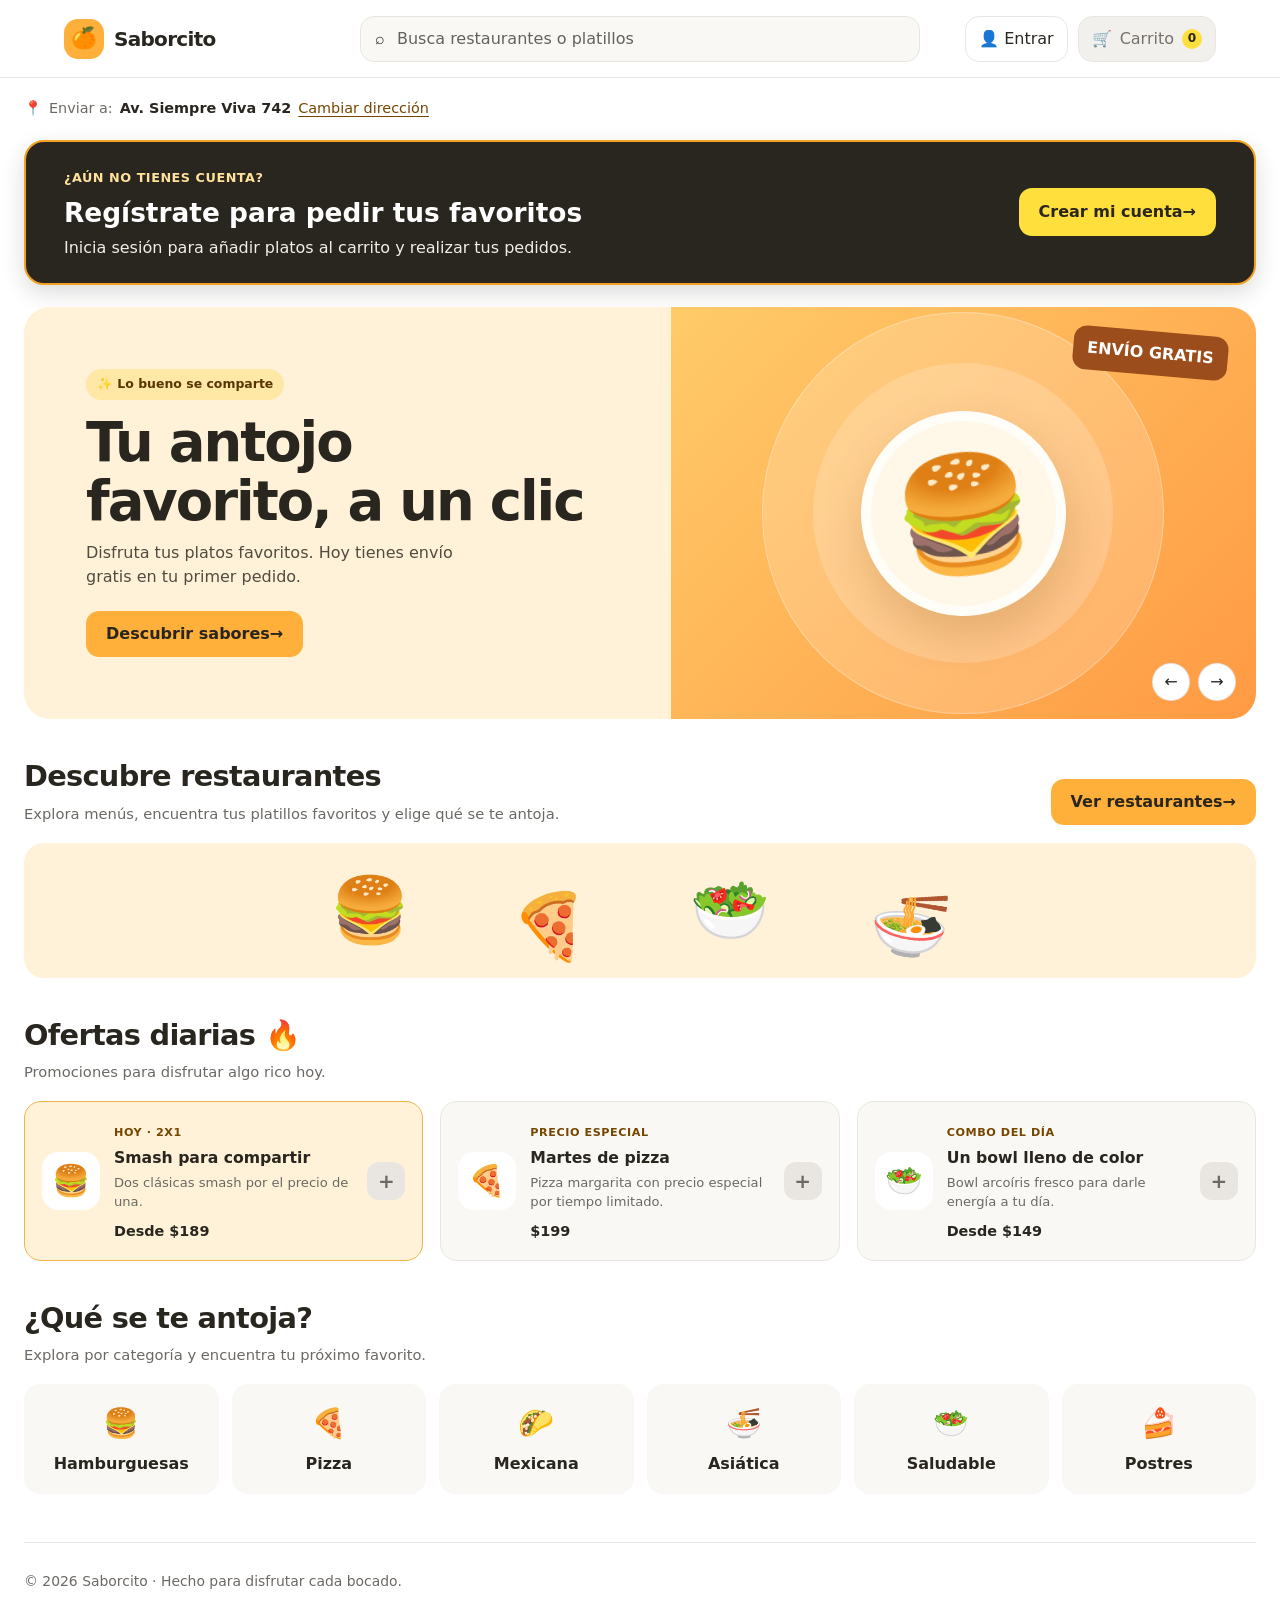
==== commit d277373e: "feat: require login before browsing restaurants Co-authored-by: Copilot <223556219+Copilot@users.nor" ====
--- a/index.html
+++ b/index.html
@@ -23,7 +23,6 @@
       <div class="search-results" id="search-results" role="listbox" aria-label="Sugerencias de búsqueda" hidden></div>
     </div>
     <nav class="header-actions" aria-label="Acciones de cuenta y pedido">
-      <a class="text-link restaurants-nav-link" href="restaurants.html">Restaurantes</a>
       <a class="icon-button" id="account-link" href="auth.html" aria-label="Iniciar sesión">👤 <span>Entrar</span></a>
       <button class="icon-button" type="button" id="cart-button" aria-label="Inicia sesión para acceder al carrito" title="Inicia sesión para acceder al carrito" disabled>🛒 <span>Carrito</span><span class="cart-count" id="cart-count" aria-hidden="true">0</span></button>
     </nav>
@@ -50,7 +49,7 @@
         <span class="eyebrow" id="promo-eyebrow">✨ Lo bueno se comparte</span>
         <h1 id="promo-title">Tu antojo favorito, a un clic</h1>
         <p id="promo-description">Disfruta tus platos favoritos. Hoy tienes envío gratis en tu primer pedido.</p>
-        <a class="primary-button" href="#restaurantes">Descubrir sabores <span aria-hidden="true">→</span></a>
+        <a class="primary-button" href="auth.html" data-restaurant-link>Descubrir sabores <span aria-hidden="true">→</span></a>
       </div>
       <div class="promo-art" aria-hidden="true">
         <span class="promo-tag" id="promo-tag">ENVÍO GRATIS</span>
@@ -66,7 +65,7 @@
     <section class="section" id="favoritos" aria-labelledby="favorites-title" hidden>
       <div class="section-heading">
         <div><h2 id="favorites-title">Tus favoritos <span aria-hidden="true">💛</span></h2><p>Los platos que guardaste para disfrutar cuando quieras.</p></div>
-        <a class="text-link" href="#restaurantes">Ver restaurantes</a>
+        <a class="text-link" href="auth.html" data-restaurant-link>Ver restaurantes</a>
       </div>
       <div class="filters" role="group" aria-label="Filtrar platos por categoría">
         <button class="filter-button" type="button" data-filter="Todos" aria-pressed="true">Todos</button>
@@ -81,7 +80,7 @@
     <section class="section" id="restaurantes" aria-labelledby="restaurants-title">
       <div class="section-heading">
         <div><h2 id="restaurants-title">Descubre restaurantes</h2><p>Explora menús, encuentra tus platillos favoritos y elige qué se te antoja.</p></div>
-        <a class="primary-button" href="restaurants.html">Ver restaurantes <span aria-hidden="true">→</span></a>
+        <a class="primary-button" href="auth.html" data-restaurant-link>Ver restaurantes <span aria-hidden="true">→</span></a>
       </div>
       <div class="restaurant-directory-promo" aria-hidden="true">
         <span>🍔</span><span>🍕</span><span>🥗</span><span>🍜</span>
--- a/styles.css
+++ b/styles.css
@@ -178,18 +178,18 @@
     .restaurant-page-intro > p { margin: 0 0 22px; color: var(--muted); }
     .restaurant-search { display: flex; align-items: center; gap: 10px; min-height: 52px; padding: 0 16px; background: white; border: 1px solid var(--line); border-radius: 15px; box-shadow: var(--shadow); text-align: left; }
     .restaurant-search input { width: 100%; min-width: 0; color: var(--ink); background: transparent; border: 0; outline: 0; }
-    .restaurant-list-section { padding-top: 18px; }
-    .restaurant-grid { grid-template-columns: repeat(2, minmax(0, 1fr)); gap: 18px; }
-    .restaurant-card { min-height: 130px; padding: 20px; background: white; box-shadow: 0 6px 20px rgb(48 39 25 / 5%); }
-    .restaurant-card p + p { margin-top: 7px; }
     .restaurant-detail-section[hidden], .catalog-error[hidden] { display: none; }
-    .restaurant-back-link { display: inline-block; margin-bottom: 20px; color: #754600; font-weight: 750; text-decoration-thickness: 1px; text-underline-offset: 4px; }
     .restaurant-detail-header { display: flex; align-items: center; gap: 22px; margin-bottom: 32px; padding: clamp(22px, 4vw, 38px); background: #fff2d9; border-radius: 22px; }
     .restaurant-detail-icon { display: grid; flex: 0 0 92px; width: 92px; height: 92px; place-items: center; background: white; border-radius: 24px; font-size: 3.5rem; }
     .restaurant-detail-header h2 { margin: 4px 0; font-size: clamp(1.7rem, 4vw, 2.4rem); line-height: 1.15; }
     .restaurant-detail-header p { margin: 4px 0 9px; color: var(--muted); }
     .restaurant-detail-header .offer-tag { color: #754600; }
-    .restaurant-detail-section .section-heading { margin-bottom: 18px; }
+    .restaurant-promotions-section { margin: 0 0 34px; padding: 24px; background: #fff2d9; border-radius: 20px; }
+    .restaurant-promotions-section[hidden] { display: none; }
+    .restaurant-promotions-section .section-heading, .restaurant-menu-category h3 { margin: 0 0 18px; }
+    .restaurant-menu-category { margin: 28px 0; }
+    .restaurant-menu-category h3 { font-size: 1.35rem; }
+    .food-card-promotion { border: 2px solid #ffb03b; }
     .catalog-error { margin: 32px auto; padding: 24px; color: #702d22; background: #fff0ec; border: 1px solid #efc3b9; border-radius: 16px; text-align: center; }
     .catalog-error h2 { margin: 0 0 8px; font-size: 1.35rem; }
     .catalog-error p { margin: 0; }
@@ -205,7 +205,6 @@
       .promo-art { min-height: 270px; }
       .promo-food { width: 155px; height: 155px; font-size: 5rem; }
       .food-grid { grid-template-columns: repeat(2, minmax(0, 1fr)); }
-      .restaurant-grid { grid-template-columns: repeat(2, minmax(0, 1fr)); }
       .offers-grid { grid-template-columns: 1fr; }
       .categories { grid-template-columns: repeat(3, 1fr); }
       .auth-main { grid-template-columns: 1fr minmax(320px, 440px); gap: 28px; }
@@ -230,7 +229,6 @@
       .restaurant-nav { gap: 10px; }
       .restaurant-nav .text-link { font-size: .9rem; }
       .restaurant-main { width: calc(100% - 32px); padding-top: 32px; }
-      .restaurant-grid { grid-template-columns: 1fr; }
       .restaurant-detail-header { align-items: flex-start; gap: 15px; }
       .restaurant-detail-icon { flex-basis: 62px; width: 62px; height: 62px; border-radius: 17px; font-size: 2.3rem; }
       .restaurant-footer { width: calc(100% - 32px); }
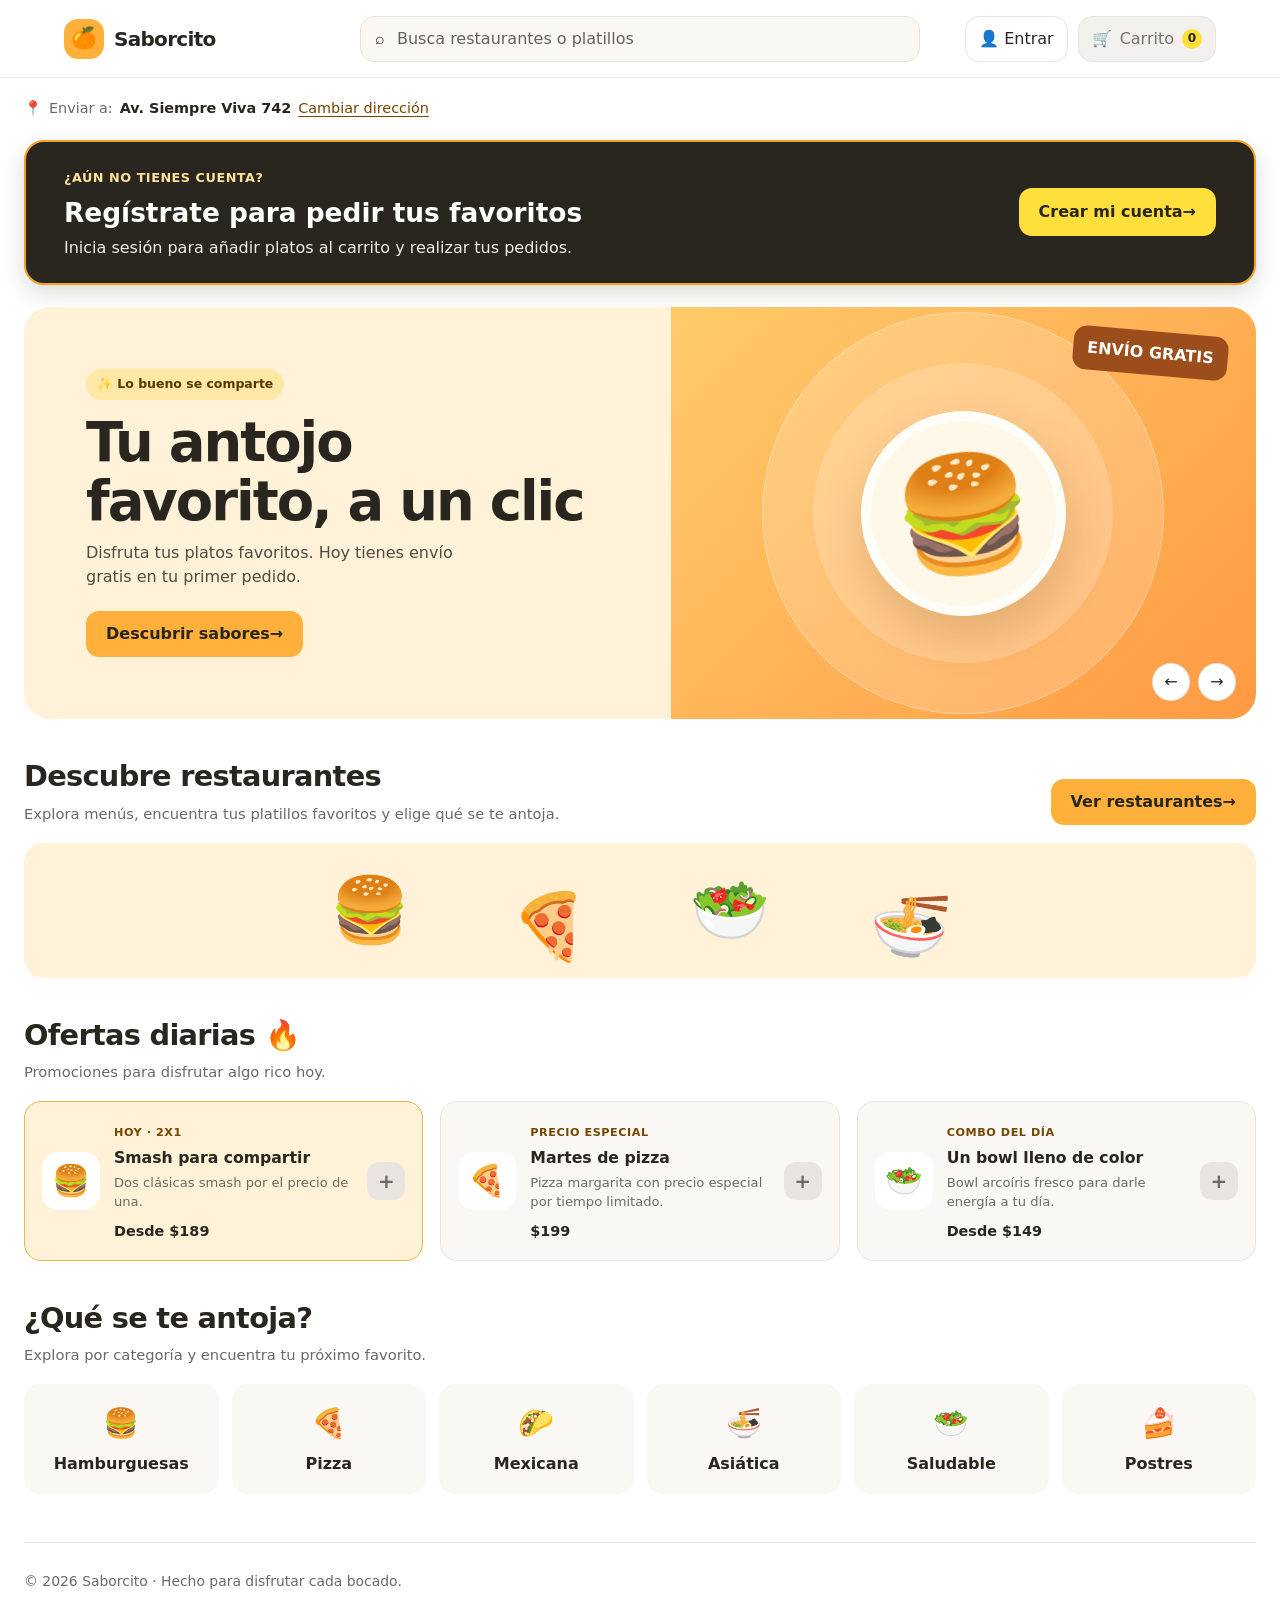
==== commit 5d481c44: "feat: enhance restaurant menu experience Co-authored-by: Copilot <223556219+Copilot@users.noreply.gi" ====
--- a/index.html
+++ b/index.html
@@ -11,7 +11,7 @@
 <body>
   <a class="skip-link" href="#contenido">Saltar al contenido principal</a>
   <header class="topbar">
-    <a class="brand" href="#" aria-label="Saborcito, inicio">
+    <a class="brand" href="index.html" aria-label="Saborcito, inicio">
       <span class="brand-mark" aria-hidden="true">🍊</span><span>Saborcito</span>
     </a>
     <div class="search-wrap">
--- a/styles.css
+++ b/styles.css
@@ -100,7 +100,7 @@
     .empty-state { grid-column: 1 / -1; padding: 24px; color: var(--muted); background: var(--wash); border-radius: 14px; text-align: center; }
 
     .restaurant-grid { display: grid; grid-template-columns: repeat(3, minmax(0, 1fr)); gap: 17px; }
-    .restaurant-card { display: flex; align-items: center; gap: 13px; min-width: 0; padding: 14px; border: 1px solid var(--line); border-radius: 16px; }
+    .restaurant-card { display: flex; align-items: center; gap: 13px; min-width: 0; padding: 14px; background: white; border: 1px solid var(--line); border-radius: 16px; }
     .restaurant-icon { display: grid; flex: 0 0 58px; height: 58px; place-items: center; background: #fff0d5; border-radius: 15px; font-size: 1.9rem; }
     .restaurant-card h3 { margin: 0; font-size: .98rem; }
     .restaurant-card p { margin: 3px 0 0; color: var(--muted); font-size: .82rem; }
@@ -169,31 +169,212 @@
     .auth-feedback { min-height: 24px; margin: 0; color: #754600; font-size: .9rem; }
     .auth-security-note { margin: 18px 0 0; padding: 12px; color: #554a36; background: #fff7e7; border-radius: 11px; font-size: .8rem; }
     .auth-footer { width: min(1080px, calc(100% - 40px)); margin: 0 auto; padding: 20px 0 28px; border-top: 1px solid var(--line); color: var(--muted); font-size: .85rem; }
-    .restaurant-page { min-height: 100vh; background: var(--wash); }
-    .restaurant-topbar { display: flex; justify-content: space-between; }
-    .restaurant-nav { display: flex; align-items: center; gap: 20px; }
-    .restaurant-main { width: min(1100px, calc(100% - 40px)); min-height: calc(100vh - 150px); padding: 48px 0 64px; }
-    .restaurant-page-intro { max-width: 720px; margin: 0 auto 32px; text-align: center; }
-    .restaurant-page-intro h1 { margin: 12px 0 8px; font-size: clamp(2.1rem, 5vw, 3.4rem); line-height: 1.1; letter-spacing: -1.5px; }
-    .restaurant-page-intro > p { margin: 0 0 22px; color: var(--muted); }
-    .restaurant-search { display: flex; align-items: center; gap: 10px; min-height: 52px; padding: 0 16px; background: white; border: 1px solid var(--line); border-radius: 15px; box-shadow: var(--shadow); text-align: left; }
-    .restaurant-search input { width: 100%; min-width: 0; color: var(--ink); background: transparent; border: 0; outline: 0; }
-    .restaurant-detail-section[hidden], .catalog-error[hidden] { display: none; }
-    .restaurant-detail-header { display: flex; align-items: center; gap: 22px; margin-bottom: 32px; padding: clamp(22px, 4vw, 38px); background: #fff2d9; border-radius: 22px; }
-    .restaurant-detail-icon { display: grid; flex: 0 0 92px; width: 92px; height: 92px; place-items: center; background: white; border-radius: 24px; font-size: 3.5rem; }
-    .restaurant-detail-header h2 { margin: 4px 0; font-size: clamp(1.7rem, 4vw, 2.4rem); line-height: 1.15; }
-    .restaurant-detail-header p { margin: 4px 0 9px; color: var(--muted); }
-    .restaurant-detail-header .offer-tag { color: #754600; }
-    .restaurant-promotions-section { margin: 0 0 34px; padding: 24px; background: #fff2d9; border-radius: 20px; }
-    .restaurant-promotions-section[hidden] { display: none; }
-    .restaurant-promotions-section .section-heading, .restaurant-menu-category h3 { margin: 0 0 18px; }
-    .restaurant-menu-category { margin: 28px 0; }
-    .restaurant-menu-category h3 { font-size: 1.35rem; }
-    .food-card-promotion { border: 2px solid #ffb03b; }
+
+    /* Plantilla dinámica de Restaurante (Estructura Wireframe) */
+    .restaurant-page { min-height: 100vh; background: var(--surface); }
+    .restaurant-main { width: min(1060px, calc(100% - 40px)); min-height: calc(100vh - 150px); padding: 28px 0 64px; }
+    .restaurant-page-intro { max-width: 720px; margin: 0 auto 24px; text-align: center; }
+    .restaurant-page-intro[hidden], .restaurant-detail-section[hidden], .catalog-error[hidden] { display: none; }
+    .restaurant-page-intro h1 { margin: 12px 0 8px; font-size: clamp(2rem, 4.5vw, 3rem); line-height: 1.1; letter-spacing: -1.5px; }
+    .restaurant-page-intro > p { margin: 0; color: var(--muted); }
+
+    .restaurant-banner {
+      position: relative;
+      display: grid;
+      width: 100%;
+      min-height: 210px;
+      place-items: center;
+      overflow: hidden;
+      background: linear-gradient(135deg, #e0dfdc 0%, #f3efe8 50%, #ffe6bf 100%);
+      border-radius: 8px;
+    }
+    .restaurant-banner img {
+      position: absolute;
+      inset: 0;
+      width: 100%;
+      height: 100%;
+      object-fit: cover;
+    }
+    .restaurant-banner-label {
+      position: relative;
+      z-index: 1;
+      padding: 8px 18px;
+      color: var(--ink);
+      font-size: clamp(1.35rem, 3vw, 2rem);
+      font-weight: 800;
+      letter-spacing: -.5px;
+      text-align: center;
+    }
+
+    .restaurant-identity-bar {
+      display: flex;
+      align-items: center;
+      justify-content: space-between;
+      gap: 24px;
+      max-width: 760px;
+      margin: 26px auto 36px;
+      padding: 0 12px;
+    }
+    .restaurant-identity-main {
+      display: flex;
+      align-items: center;
+      justify-content: center;
+      flex: 1;
+      gap: 22px;
+    }
+    .restaurant-logo-circle {
+      display: grid;
+      flex: 0 0 84px;
+      width: 84px;
+      height: 84px;
+      place-items: center;
+      overflow: hidden;
+      background: #dedede;
+      border-radius: 50%;
+      font-size: 2.3rem;
+      font-weight: 800;
+      color: var(--ink);
+    }
+    .restaurant-logo-circle img {
+      width: 100%;
+      height: 100%;
+      object-fit: cover;
+    }
+    .restaurant-title-block h1 {
+      margin: 2px 0 4px;
+      font-size: clamp(1.6rem, 3.5vw, 2.2rem);
+      line-height: 1.15;
+      letter-spacing: -.6px;
+    }
+    .restaurant-stars-row {
+      display: flex;
+      align-items: center;
+      gap: 10px;
+      flex-wrap: wrap;
+    }
+    .restaurant-stars {
+      font-size: 1.35rem;
+      letter-spacing: 5px;
+      color: var(--ink);
+    }
+    .restaurant-address-note {
+      margin: 4px 0 0;
+      color: var(--muted);
+      font-size: .88rem;
+    }
+    .bookmark-button {
+      display: grid;
+      flex: 0 0 52px;
+      width: 52px;
+      height: 52px;
+      place-items: center;
+      background: transparent;
+      border: 0;
+      border-radius: 12px;
+      color: var(--ink);
+      cursor: pointer;
+      transition: transform .15s ease, background .15s ease;
+    }
+    .bookmark-button:hover {
+      background: var(--wash);
+      transform: scale(1.06);
+    }
+    .bookmark-button[aria-pressed="true"] svg {
+      fill: var(--orange);
+      stroke: var(--ink);
+    }
+
+    .restaurant-recent-section {
+      margin: 12px 0 42px;
+    }
+    .restaurant-recent-section[hidden] {
+      display: none;
+    }
+    .recent-orders-heading {
+      display: inline-block;
+      margin: 0 0 24px;
+      font-size: clamp(1.35rem, 2.5vw, 1.7rem);
+      font-weight: 800;
+      text-decoration: underline;
+      text-decoration-thickness: 2.5px;
+      text-underline-offset: 6px;
+    }
+    .recent-orders-grid {
+      display: grid;
+      grid-template-columns: repeat(3, minmax(0, 210px));
+      justify-content: space-around;
+      gap: 24px;
+    }
+    .recent-order-card {
+      display: flex;
+      flex-direction: column;
+      gap: 10px;
+    }
+    .recent-order-thumb {
+      position: relative;
+      width: 100%;
+      aspect-ratio: 1 / 0.86;
+      overflow: hidden;
+      background: #dedede;
+      border-radius: 6px;
+    }
+    .recent-order-thumb img {
+      width: 100%;
+      height: 100%;
+      object-fit: cover;
+    }
+    .recent-order-placeholder {
+      display: grid;
+      width: 100%;
+      height: 100%;
+      place-items: center;
+      font-size: 3rem;
+    }
+    .recent-add-button {
+      position: absolute;
+      right: 10px;
+      bottom: 10px;
+      display: grid;
+      width: 34px;
+      height: 34px;
+      place-items: center;
+      padding: 0;
+      color: #f59e0b;
+      background: white;
+      border: 2.5px solid #f59e0b;
+      border-radius: 6px;
+      font-size: 1.35rem;
+      font-weight: 800;
+      line-height: 1;
+      cursor: pointer;
+      transition: background .15s ease, color .15s ease;
+    }
+    .recent-add-button:hover {
+      color: white;
+      background: #f59e0b;
+    }
+    .recent-order-meta {
+      display: flex;
+      align-items: baseline;
+      justify-content: space-between;
+      gap: 8px;
+      font-size: .92rem;
+    }
+    .recent-order-meta strong {
+      font-weight: 750;
+    }
+
+    .restaurant-menu-header {
+      margin-top: 28px;
+      padding-top: 20px;
+      border-top: 1px solid var(--line);
+    }
+    .restaurant-menu-category { margin: 24px 0; }
+    .restaurant-menu-category h3 { margin: 0 0 16px; font-size: 1.3rem; }
     .catalog-error { margin: 32px auto; padding: 24px; color: #702d22; background: #fff0ec; border: 1px solid #efc3b9; border-radius: 16px; text-align: center; }
     .catalog-error h2 { margin: 0 0 8px; font-size: 1.35rem; }
     .catalog-error p { margin: 0; }
-    .restaurant-footer { width: min(1100px, calc(100% - 40px)); }
+    .restaurant-footer { width: min(1060px, calc(100% - 40px)); }
 
     @media (max-width: 800px) {
       .topbar { grid-template-columns: 1fr auto; gap: 10px; padding: 10px 18px; }
@@ -210,6 +391,7 @@
       .auth-main { grid-template-columns: 1fr minmax(320px, 440px); gap: 28px; }
       .auth-intro h1 { font-size: 2.6rem; }
       .restaurant-main { width: min(100% - 36px, 680px); }
+      .recent-orders-grid { grid-template-columns: repeat(3, minmax(0, 1fr)); }
     }
     @media (max-width: 520px) {
       .brand { font-size: 1.08rem; }
@@ -226,11 +408,11 @@
       .auth-benefits { display: none; }
       .auth-card { padding: 23px; }
       .auth-footer { width: calc(100% - 32px); }
-      .restaurant-nav { gap: 10px; }
-      .restaurant-nav .text-link { font-size: .9rem; }
-      .restaurant-main { width: calc(100% - 32px); padding-top: 32px; }
-      .restaurant-detail-header { align-items: flex-start; gap: 15px; }
-      .restaurant-detail-icon { flex-basis: 62px; width: 62px; height: 62px; border-radius: 17px; font-size: 2.3rem; }
+      .restaurant-main { width: calc(100% - 32px); padding-top: 20px; }
+      .restaurant-identity-bar { gap: 12px; }
+      .restaurant-identity-main { justify-content: flex-start; gap: 14px; }
+      .restaurant-logo-circle { flex-basis: 64px; width: 64px; height: 64px; font-size: 1.8rem; }
+      .recent-orders-grid { grid-template-columns: 1fr; }
       .restaurant-footer { width: calc(100% - 32px); }
       .promo { grid-template-columns: 1fr; }
       .promo-copy { padding: 27px 24px 20px; }
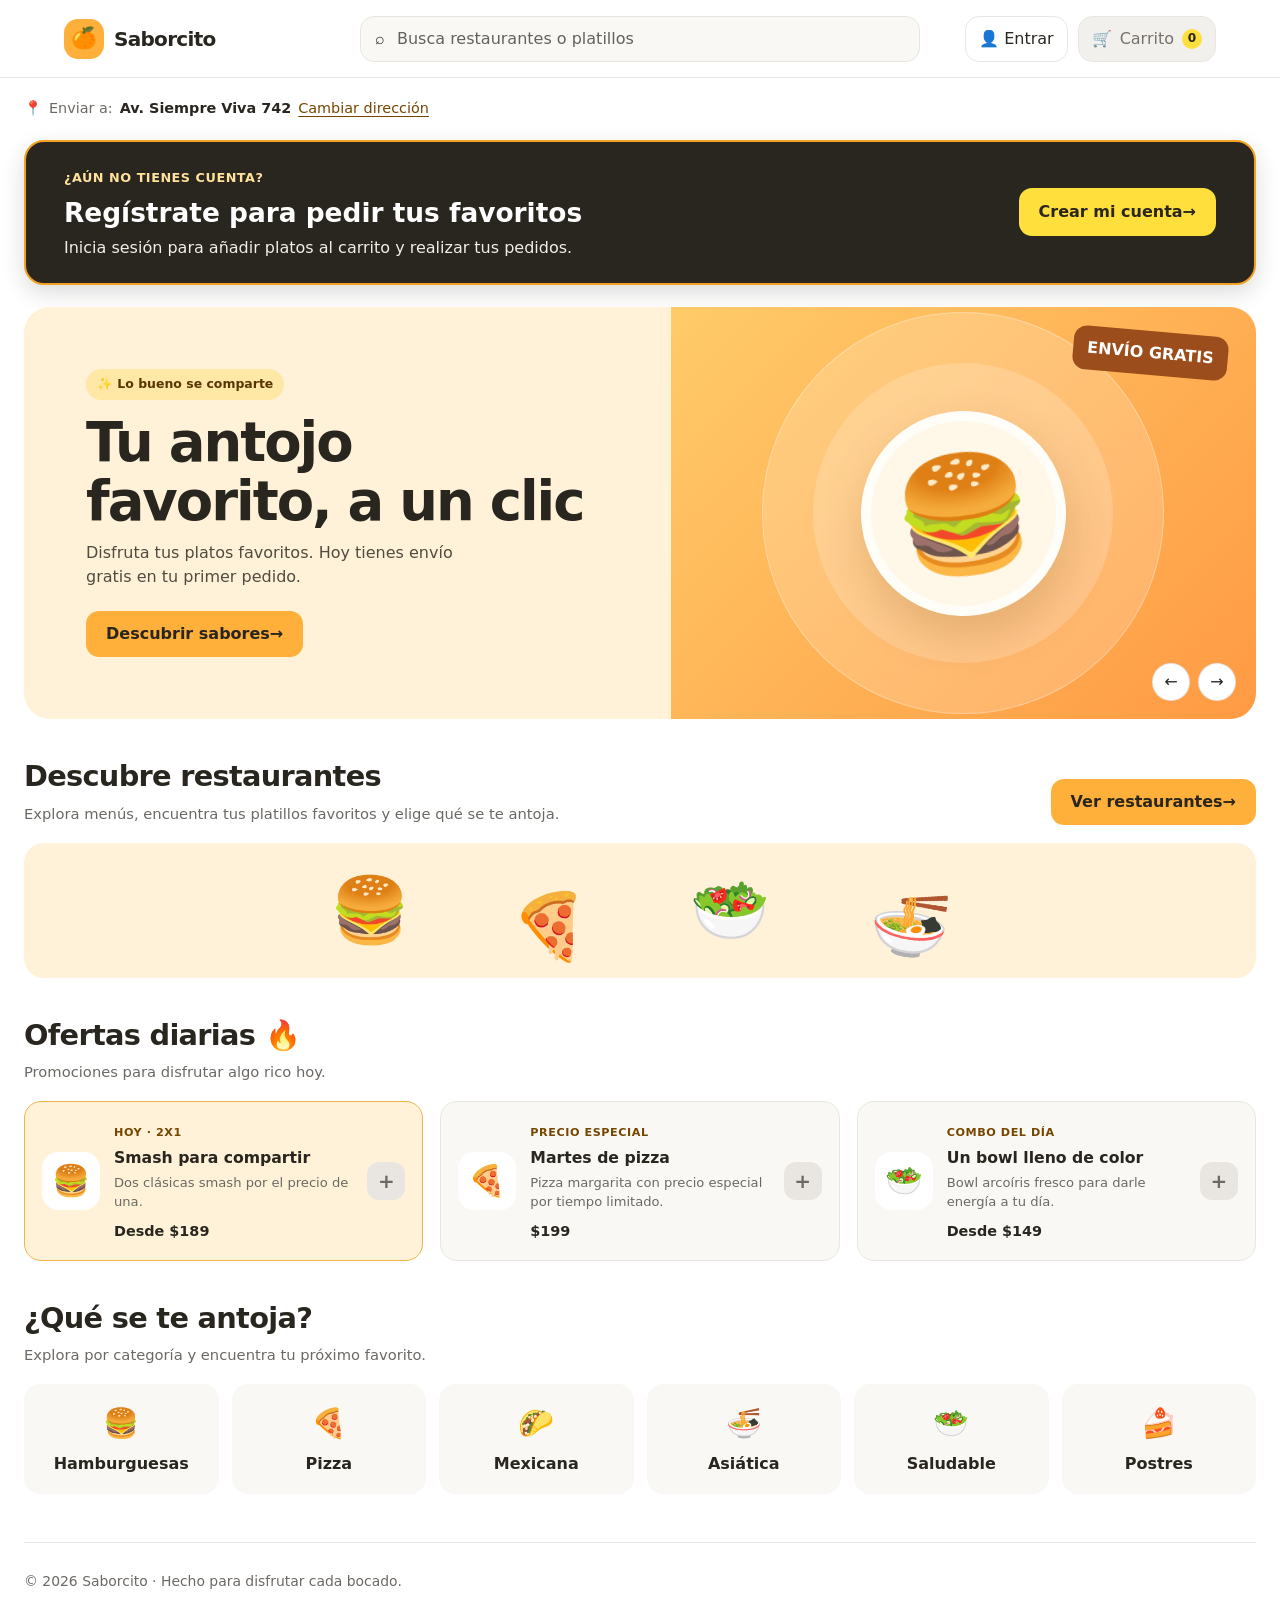
==== commit d82656b7: "chore(pages): add .nojekyll and asset cache-busting for GitHub Pages" ====
--- a/index.html
+++ b/index.html
@@ -5,8 +5,9 @@
   <meta name="viewport" content="width=device-width, initial-scale=1">
   <meta name="theme-color" content="#FFB03B">
   <meta name="description" content="Pide tus platos favoritos y descubre restaurantes cerca de ti en Saborcito.">
+  <meta name="saborcito-api-base-url" content="https://gd384485b9fe421-ecommerce.adb.sa-bogota-1.oraclecloudapps.com/ords/admin/v1">
   <title>Saborcito — comida rica, a tu manera</title>
-  <link rel="stylesheet" href="styles.css">
+  <link rel="stylesheet" href="styles.css?v=20261028">
 </head>
 <body>
   <a class="skip-link" href="#contenido">Saltar al contenido principal</a>
@@ -64,17 +65,10 @@
 
     <section class="section" id="favoritos" aria-labelledby="favorites-title" hidden>
       <div class="section-heading">
-        <div><h2 id="favorites-title">Tus favoritos <span aria-hidden="true">💛</span></h2><p>Los platos que guardaste para disfrutar cuando quieras.</p></div>
+        <div><h2 id="favorites-title">Tus favoritos <span aria-hidden="true">💛</span></h2><p>Los restaurantes que guardaste para disfrutar cuando quieras.</p></div>
         <a class="text-link" href="auth.html" data-restaurant-link>Ver restaurantes</a>
       </div>
-      <div class="filters" role="group" aria-label="Filtrar platos por categoría">
-        <button class="filter-button" type="button" data-filter="Todos" aria-pressed="true">Todos</button>
-        <button class="filter-button" type="button" data-filter="Hamburguesas" aria-pressed="false">🍔 Hamburguesas</button>
-        <button class="filter-button" type="button" data-filter="Pizza" aria-pressed="false">🍕 Pizza</button>
-        <button class="filter-button" type="button" data-filter="Saludable" aria-pressed="false">🥗 Saludable</button>
-        <button class="filter-button" type="button" data-filter="Asiática" aria-pressed="false">🍜 Asiática</button>
-      </div>
-      <div class="food-grid" id="food-grid" aria-live="polite"></div>
+      <div class="restaurant-grid" id="favorites-grid" aria-live="polite"></div>
     </section>
 
     <section class="section" id="restaurantes" aria-labelledby="restaurants-title">
@@ -133,6 +127,7 @@
   </aside>
   <div class="notice" id="notice" role="status" aria-live="polite" hidden></div>
 
-  <script src="script.js" defer></script>
+  <script src="order-tracker.js?v=20261028" defer></script>
+  <script src="script.js?v=20261028" defer></script>
 </body>
 </html>
--- a/styles.css
+++ b/styles.css
@@ -376,6 +376,337 @@
     .catalog-error p { margin: 0; }
     .restaurant-footer { width: min(1060px, calc(100% - 40px)); }
 
+    /* ==========================================================================
+       Página de Checkout y Pago (Estilo Uber Eats / Rappi)
+       ========================================================================== */
+    .checkout-page { min-height: 100vh; background: var(--wash); }
+    .checkout-main { width: min(1140px, calc(100% - 40px)); margin: 0 auto; padding: 24px 0 80px; }
+    .checkout-top-nav { display: flex; align-items: center; justify-content: space-between; gap: 12px; margin-bottom: 18px; flex-wrap: wrap; }
+    .checkout-secure-badge { display: inline-flex; align-items: center; gap: 6px; padding: 6px 12px; color: #276749; background: #e6f4ea; border-radius: 999px; font-size: .82rem; font-weight: 750; }
+    .checkout-heading { margin-bottom: 24px; }
+    .checkout-heading h1 { margin: 10px 0 6px; font-size: clamp(1.85rem, 3.8vw, 2.7rem); letter-spacing: -1.2px; }
+    .checkout-heading p { margin: 0; color: var(--muted); max-width: 680px; }
+
+    .checkout-empty-card { max-width: 620px; margin: 28px auto; padding: 38px 28px; background: white; border: 1px solid var(--line); border-radius: 24px; box-shadow: var(--shadow); text-align: center; }
+    .checkout-empty-card[hidden], .checkout-grid[hidden] { display: none; }
+    .checkout-empty-icon { display: grid; width: 72px; height: 72px; margin: 0 auto 14px; place-items: center; background: #fff0d5; border-radius: 50%; font-size: 2.2rem; }
+    .checkout-empty-card h2 { margin: 0 0 8px; font-size: 1.5rem; }
+    .checkout-empty-card p { margin: 0 0 22px; color: var(--muted); }
+    .checkout-empty-actions { display: flex; justify-content: center; gap: 12px; flex-wrap: wrap; }
+
+    .checkout-grid { display: grid; grid-template-columns: 1.35fr .95fr; gap: 24px; align-items: start; }
+    .checkout-steps-col { display: grid; gap: 20px; }
+    .checkout-card { padding: clamp(20px, 3vw, 28px); background: white; border: 1px solid var(--line); border-radius: 22px; box-shadow: var(--shadow); }
+    .checkout-card-header { display: flex; align-items: center; gap: 14px; margin-bottom: 18px; }
+    .checkout-step-num { display: grid; flex: 0 0 36px; width: 36px; height: 36px; place-items: center; color: var(--ink); background: var(--orange); border-radius: 11px; font-weight: 850; }
+    .checkout-card-header h2 { margin: 0; font-size: 1.25rem; letter-spacing: -.4px; }
+    .checkout-card-header p { margin: 2px 0 0; color: var(--muted); font-size: .86rem; }
+
+    .checkout-field-grid { display: grid; grid-template-columns: 1fr 1fr; gap: 14px; margin-bottom: 14px; }
+    .checkout-select { width: 100%; min-height: 47px; padding: 0 13px; color: var(--ink); background: white; border: 1px solid #d9d5ce; border-radius: 11px; font: inherit; }
+
+    .delivery-speed-group { display: grid; grid-template-columns: 1fr 1fr; gap: 12px; margin-top: 16px; }
+    .delivery-speed-option { display: flex; align-items: center; gap: 12px; padding: 14px; background: var(--wash); border: 2px solid var(--line); border-radius: 15px; cursor: pointer; transition: border-color .15s ease, background .15s ease; }
+    .delivery-speed-option input { position: absolute; opacity: 0; pointer-events: none; }
+    .delivery-speed-option.is-selected { background: #fff5e2; border-color: var(--orange); }
+    .speed-icon { font-size: 1.55rem; }
+    .speed-copy { display: grid; flex: 1; line-height: 1.25; }
+    .speed-copy strong { font-size: .92rem; }
+    .speed-copy small { color: var(--muted); font-size: .78rem; }
+    .speed-price { font-weight: 800; font-size: .88rem; color: #754600; }
+
+    .payment-method-tabs { display: grid; grid-template-columns: 1fr 1fr; gap: 12px; margin-bottom: 18px; }
+    .payment-method-card { display: flex; align-items: center; gap: 12px; padding: 15px; background: var(--wash); border: 2px solid var(--line); border-radius: 16px; cursor: pointer; transition: border-color .15s ease, background .15s ease; }
+    .payment-method-card input { position: absolute; opacity: 0; pointer-events: none; }
+    .payment-method-card.is-selected { background: #fff5e2; border-color: var(--orange); }
+    .payment-method-icon { display: grid; flex: 0 0 44px; width: 44px; height: 44px; place-items: center; background: white; border-radius: 12px; font-size: 1.45rem; }
+    .payment-method-card strong { display: block; font-size: .95rem; }
+    .payment-method-card small { color: var(--muted); font-size: .78rem; }
+
+    .payment-panel[hidden], .new-card-fields[hidden] { display: none; }
+    .saved-cards-list { display: grid; gap: 10px; margin-bottom: 14px; }
+    .saved-card-item { display: flex; align-items: center; gap: 12px; padding: 12px 14px; background: var(--wash); border: 1.5px solid var(--line); border-radius: 13px; cursor: pointer; }
+    .saved-card-item input { position: absolute; opacity: 0; pointer-events: none; }
+    .saved-card-item.is-selected { background: white; border-color: #8b5c0b; box-shadow: 0 2px 8px rgb(41 37 31 / 7%); }
+    .card-brand-badge { display: inline-grid; min-width: 48px; height: 30px; place-items: center; padding: 0 8px; color: white; background: #1a365d; border-radius: 7px; font-size: .72rem; font-weight: 850; letter-spacing: .05em; }
+    .card-brand-new { color: var(--ink); background: var(--yellow); font-size: 1.1rem; }
+    .saved-card-info { display: grid; line-height: 1.25; }
+    .saved-card-info strong { font-size: .9rem; }
+    .saved-card-info small { color: var(--muted); font-size: .78rem; }
+    .new-card-fields { display: grid; gap: 13px; padding: 16px; background: var(--wash); border-radius: 15px; }
+
+    .cash-helper-text { margin: 0 0 10px; font-size: .9rem; font-weight: 650; }
+    .cash-presets { display: flex; gap: 8px; flex-wrap: wrap; margin-bottom: 14px; }
+    .cash-preset-btn { min-height: 40px; padding: 0 15px; background: var(--wash); border: 1.5px solid var(--line); border-radius: 11px; font-weight: 750; cursor: pointer; }
+    .cash-preset-btn.is-selected { background: #fff0d5; border-color: var(--orange); color: #573600; }
+    .cash-change-preview { margin: 12px 0 0; padding: 11px 14px; color: #276749; background: #e6f4ea; border-radius: 11px; font-size: .86rem; font-weight: 700; }
+    .cash-change-preview.is-warning { color: #702d22; background: #fff0ec; }
+
+    .tip-buttons { display: grid; grid-template-columns: repeat(4, 1fr); gap: 10px; }
+    .tip-btn { min-height: 44px; padding: 0 10px; background: var(--wash); border: 1.5px solid var(--line); border-radius: 12px; font-weight: 750; cursor: pointer; }
+    .tip-btn.is-selected { background: #fff0d5; border-color: var(--orange); color: #573600; }
+
+    .checkout-summary-card { position: sticky; top: 96px; }
+    .summary-header { display: flex; align-items: center; justify-content: space-between; padding-bottom: 14px; border-bottom: 1px solid var(--line); }
+    .summary-header h2 { margin: 0; font-size: 1.25rem; }
+    .checkout-items-list { max-height: 300px; overflow-y: auto; padding: 8px 0; }
+    .checkout-item-row { display: flex; align-items: center; justify-content: space-between; gap: 12px; padding: 12px 0; border-bottom: 1px solid var(--line); }
+    .checkout-item-info { display: grid; gap: 2px; min-width: 0; }
+    .checkout-item-rest { color: #754600; font-size: .74rem; font-weight: 800; }
+    .checkout-item-info strong { font-size: .94rem; }
+    .checkout-item-unit { color: var(--muted); font-size: .82rem; }
+
+    .checkout-cost-breakdown { display: grid; gap: 9px; padding: 16px 0; border-bottom: 1px solid var(--line); font-size: .92rem; }
+    .cost-row { display: flex; justify-content: space-between; color: var(--muted); }
+    .cost-row strong { color: var(--ink); }
+    .cost-row-total { padding-top: 8px; border-top: 1px dashed var(--line); color: var(--ink); font-size: 1.12rem; font-weight: 850; }
+    .checkout-feedback { margin: 12px 0 0; padding: 10px 13px; color: #702d22; background: #fff0ec; border-radius: 10px; font-size: .86rem; font-weight: 700; }
+    .checkout-feedback[hidden] { display: none; }
+    .confirm-pay-button { width: 100%; min-height: 52px; margin-top: 16px; font-size: 1.02rem; }
+    .checkout-nonblocking-note { margin: 12px 0 0; color: var(--muted); font-size: .8rem; text-align: center; }
+
+    /* ==========================================================================
+       Ventana Emergente NO Bloqueante de Seguimiento del Pedido en Vivo
+       ========================================================================== */
+    .live-order-pill { background: #fff8e8; border-color: var(--orange); font-weight: 750; }
+    .live-order-pill[hidden] { display: none; }
+    .live-pulse-dot { display: inline-block; width: 9px; height: 9px; background: #16a34a; border-radius: 50%; box-shadow: 0 0 0 3px rgb(22 163 74 / 24%); }
+
+    .order-tracker-popup {
+      position: fixed;
+      z-index: 35;
+      right: 22px;
+      bottom: 22px;
+      width: min(415px, calc(100vw - 32px));
+      background: white;
+      border: 2px solid var(--orange);
+      border-radius: 22px;
+      box-shadow: 0 18px 45px rgb(41 37 31 / 22%);
+      overflow: hidden;
+      pointer-events: auto;
+    }
+    .order-tracker-popup[hidden] { display: none; }
+    .order-tracker-popup.is-minimized {
+      width: min(350px, calc(100vw - 32px));
+      border-radius: 16px;
+    }
+
+    .tracker-header {
+      display: flex;
+      align-items: center;
+      justify-content: space-between;
+      gap: 10px;
+      padding: 12px 16px;
+      color: white;
+      background: #29251f;
+      font-size: .86rem;
+    }
+    .tracker-header-title { display: flex; align-items: center; gap: 8px; }
+    .tracker-header-actions { display: flex; gap: 6px; }
+    .tracker-icon-btn {
+      display: grid;
+      width: 28px;
+      height: 28px;
+      place-items: center;
+      color: white;
+      background: rgb(255 255 255 / 14%);
+      border: 0;
+      border-radius: 8px;
+      font-size: .95rem;
+      font-weight: 800;
+      cursor: pointer;
+    }
+    .tracker-icon-btn:hover { background: rgb(255 255 255 / 26%); }
+
+    .tracker-minimized-bar {
+      display: flex;
+      align-items: center;
+      justify-content: space-between;
+      gap: 10px;
+      padding: 10px 14px;
+      color: white;
+      background: #29251f;
+    }
+    .tracker-minimized-main {
+      display: flex;
+      align-items: center;
+      gap: 10px;
+      flex: 1;
+      padding: 0;
+      color: white;
+      background: transparent;
+      border: 0;
+      text-align: left;
+      cursor: pointer;
+    }
+    .tracker-stage-badge {
+      display: grid;
+      width: 36px;
+      height: 36px;
+      place-items: center;
+      background: #fff0d5;
+      border-radius: 10px;
+      font-size: 1.2rem;
+    }
+    .tracker-minimized-copy { display: grid; line-height: 1.25; }
+    .tracker-minimized-copy strong { font-size: .86rem; }
+    .tracker-minimized-copy small { color: #ffe19b; font-size: .75rem; }
+
+    .tracker-order-tabs {
+      display: flex;
+      gap: 6px;
+      padding: 8px 14px;
+      background: var(--wash);
+      border-bottom: 1px solid var(--line);
+      overflow-x: auto;
+    }
+    .tracker-order-tab {
+      flex: 0 0 auto;
+      padding: 5px 10px;
+      background: white;
+      border: 1px solid var(--line);
+      border-radius: 999px;
+      font-size: .76rem;
+      font-weight: 750;
+      cursor: pointer;
+    }
+    .tracker-order-tab[aria-selected="true"] {
+      background: #fff0d5;
+      border-color: var(--orange);
+    }
+
+    .tracker-body { padding: 16px; }
+    .tracker-hero { display: flex; align-items: center; gap: 13px; margin-bottom: 13px; }
+    .tracker-hero-icon {
+      display: grid;
+      flex: 0 0 54px;
+      width: 54px;
+      height: 54px;
+      place-items: center;
+      background: #fff0d5;
+      border-radius: 15px;
+      font-size: 1.85rem;
+    }
+    .tracker-eta-pill {
+      display: inline-block;
+      padding: 3px 9px;
+      color: #573600;
+      background: #ffe7a5;
+      border-radius: 999px;
+      font-size: .72rem;
+      font-weight: 800;
+    }
+    .tracker-hero-copy h3 { margin: 4px 0 2px; font-size: 1.05rem; line-height: 1.2; }
+    .tracker-hero-copy p { margin: 0; color: var(--muted); font-size: .8rem; line-height: 1.35; }
+
+    .tracker-progress-track {
+      height: 7px;
+      margin-bottom: 14px;
+      background: #f0ece4;
+      border-radius: 999px;
+      overflow: hidden;
+    }
+    .tracker-progress-fill {
+      height: 100%;
+      background: linear-gradient(90deg, var(--orange), #22c55e);
+      border-radius: 999px;
+      transition: width .35s ease;
+    }
+
+    .tracker-steps {
+      display: grid;
+      grid-template-columns: repeat(4, 1fr);
+      gap: 6px;
+      margin: 0 0 14px;
+      padding: 0;
+      list-style: none;
+    }
+    .tracker-step-btn {
+      display: grid;
+      width: 100%;
+      justify-items: center;
+      gap: 5px;
+      padding: 7px 4px;
+      background: var(--wash);
+      border: 1.5px solid transparent;
+      border-radius: 11px;
+      text-align: center;
+      cursor: pointer;
+    }
+    .tracker-step.is-done .tracker-step-btn {
+      background: #ecfdf3;
+      border-color: #bbf7d0;
+    }
+    .tracker-step.is-current .tracker-step-btn {
+      background: #fff3db;
+      border-color: var(--orange);
+    }
+    .tracker-step-circle {
+      display: grid;
+      width: 28px;
+      height: 28px;
+      place-items: center;
+      background: white;
+      border-radius: 50%;
+      font-size: .92rem;
+      font-weight: 800;
+    }
+    .tracker-step.is-done .tracker-step-circle {
+      color: white;
+      background: #16a34a;
+    }
+    .tracker-step-label {
+      font-size: .7rem;
+      font-weight: 750;
+      line-height: 1.15;
+    }
+
+    .tracker-details {
+      display: grid;
+      gap: 5px;
+      padding: 10px 12px;
+      background: var(--wash);
+      border-radius: 12px;
+      font-size: .8rem;
+    }
+    .tracker-detail-row {
+      display: flex;
+      justify-content: space-between;
+      gap: 8px;
+    }
+    .tracker-items-line span:last-child {
+      max-width: 210px;
+      overflow: hidden;
+      text-overflow: ellipsis;
+      white-space: nowrap;
+      font-weight: 650;
+    }
+
+    .tracker-footer {
+      display: flex;
+      align-items: center;
+      justify-content: space-between;
+      gap: 10px;
+      margin-top: 12px;
+    }
+    .tracker-nonblocking-hint {
+      color: var(--muted);
+      font-size: .73rem;
+      line-height: 1.25;
+    }
+    .tracker-sim-btn {
+      flex: 0 0 auto;
+      padding: 6px 11px;
+      color: #573600;
+      background: #ffe7a5;
+      border: 0;
+      border-radius: 9px;
+      font-size: .76rem;
+      font-weight: 800;
+      cursor: pointer;
+    }
+    .tracker-sim-btn:hover { background: var(--yellow); }
+
     @media (max-width: 800px) {
       .topbar { grid-template-columns: 1fr auto; gap: 10px; padding: 10px 18px; }
       .search-wrap { grid-row: 2; grid-column: 1 / -1; }
@@ -392,6 +723,8 @@
       .auth-intro h1 { font-size: 2.6rem; }
       .restaurant-main { width: min(100% - 36px, 680px); }
       .recent-orders-grid { grid-template-columns: repeat(3, minmax(0, 1fr)); }
+      .checkout-grid { grid-template-columns: 1fr; }
+      .checkout-summary-card { position: static; }
     }
     @media (max-width: 520px) {
       .brand { font-size: 1.08rem; }
@@ -414,6 +747,9 @@
       .restaurant-logo-circle { flex-basis: 64px; width: 64px; height: 64px; font-size: 1.8rem; }
       .recent-orders-grid { grid-template-columns: 1fr; }
       .restaurant-footer { width: calc(100% - 32px); }
+      .checkout-field-grid, .delivery-speed-group, .payment-method-tabs { grid-template-columns: 1fr; }
+      .tip-buttons { grid-template-columns: repeat(2, 1fr); }
+      .order-tracker-popup { right: 12px; bottom: 12px; width: calc(100vw - 24px); }
       .promo { grid-template-columns: 1fr; }
       .promo-copy { padding: 27px 24px 20px; }
       .promo h1 { font-size: 2.25rem; }
